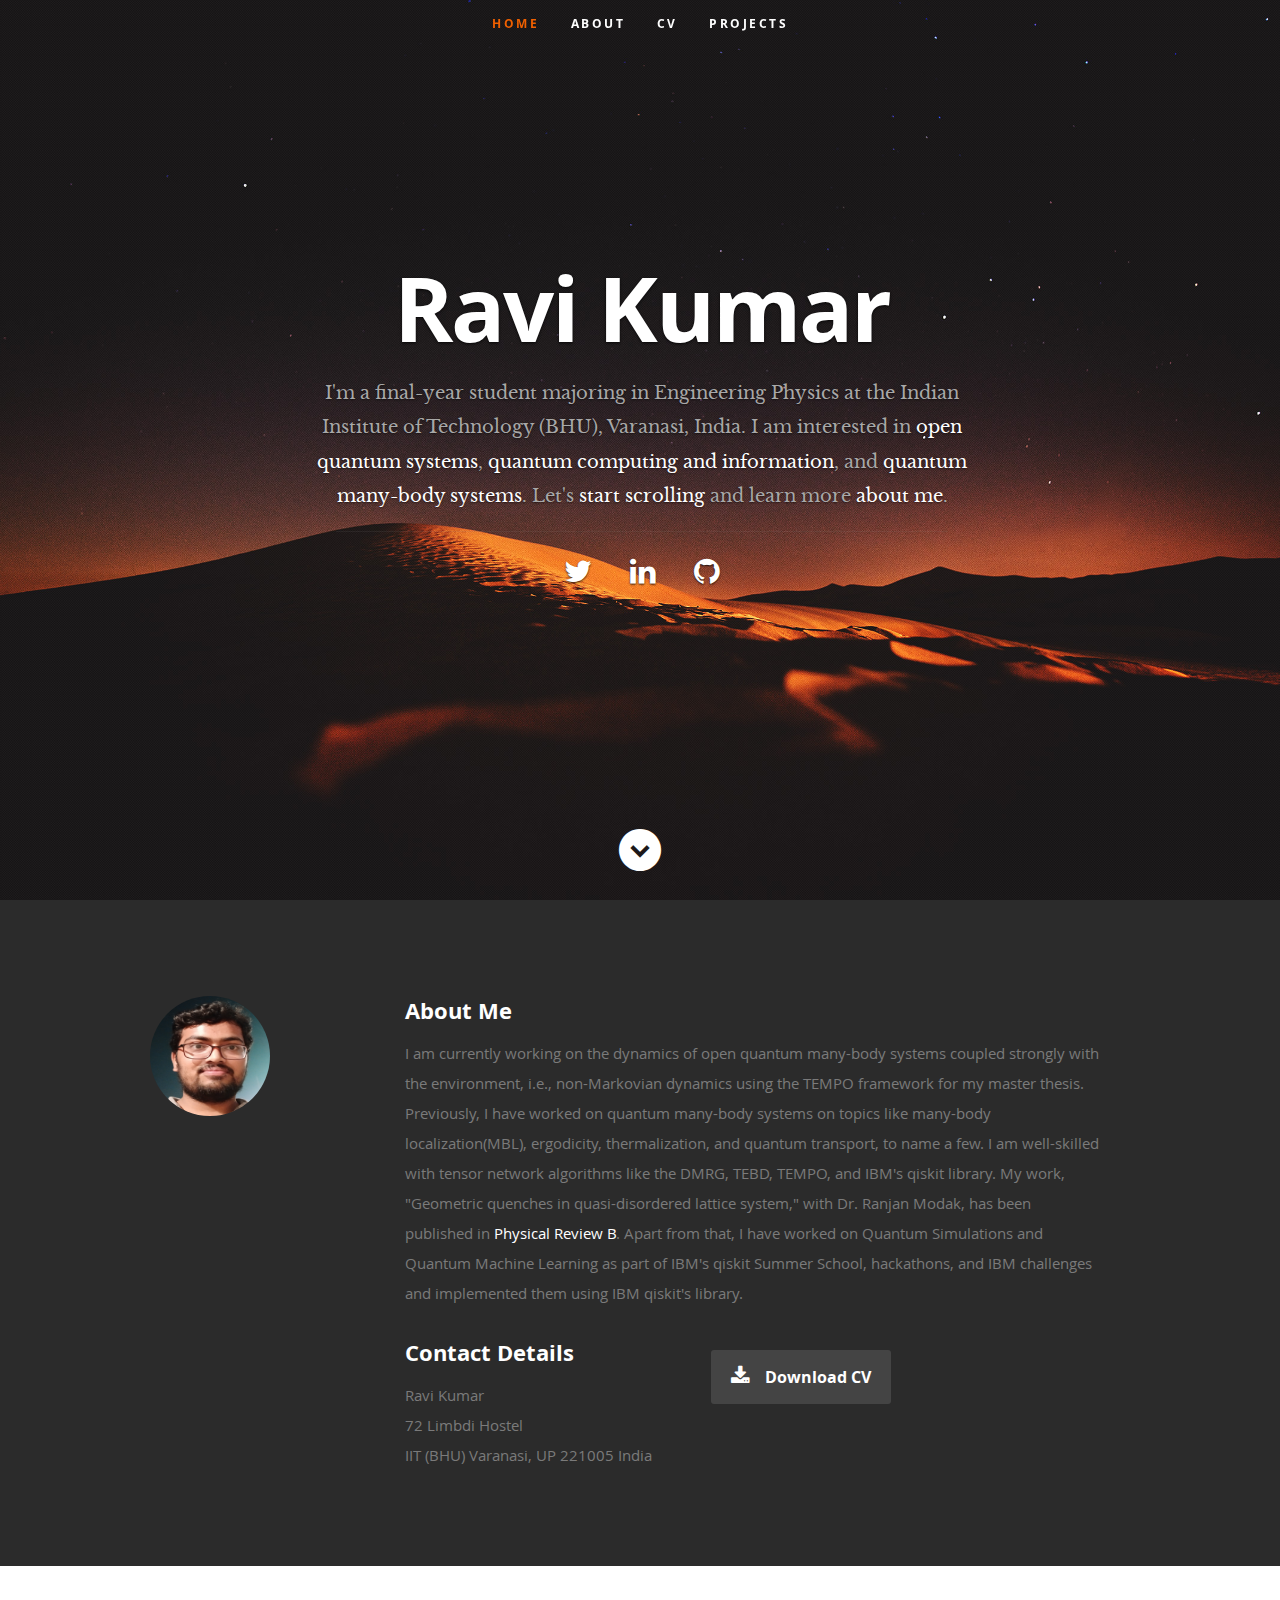
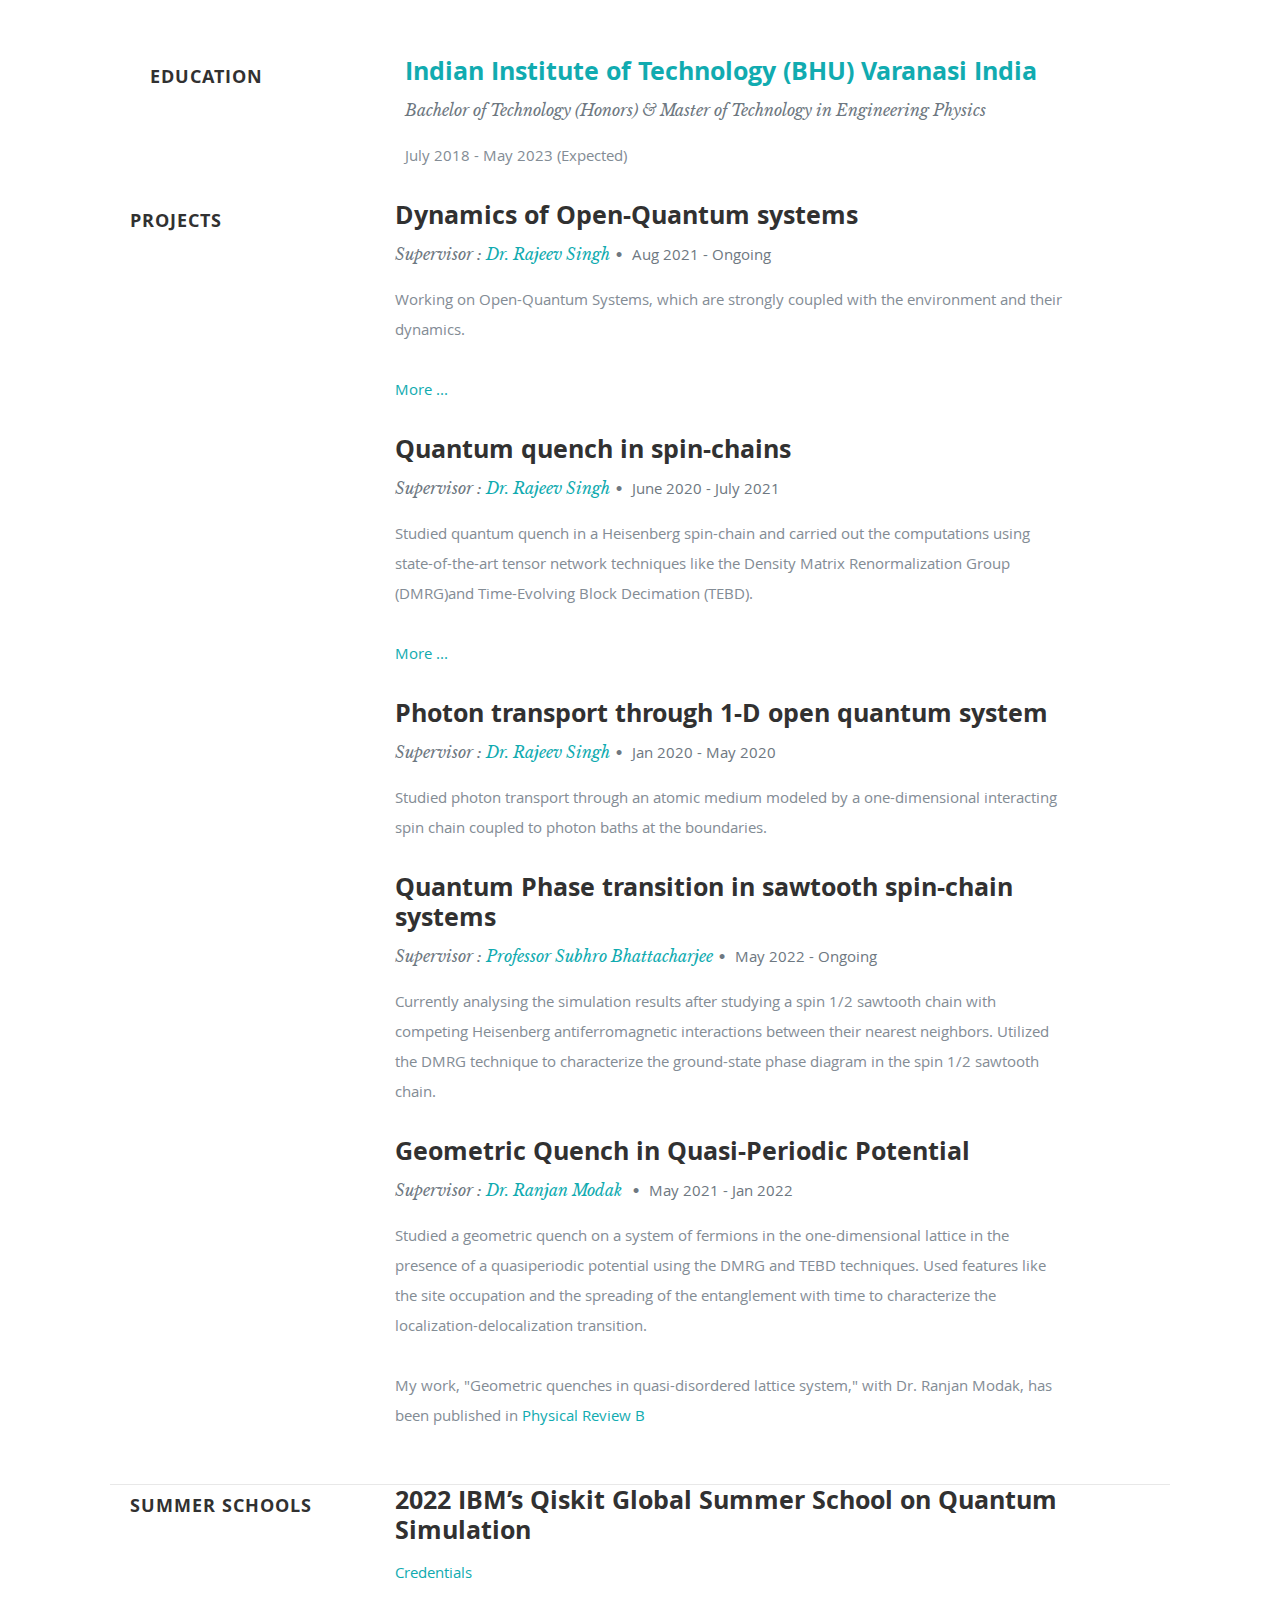
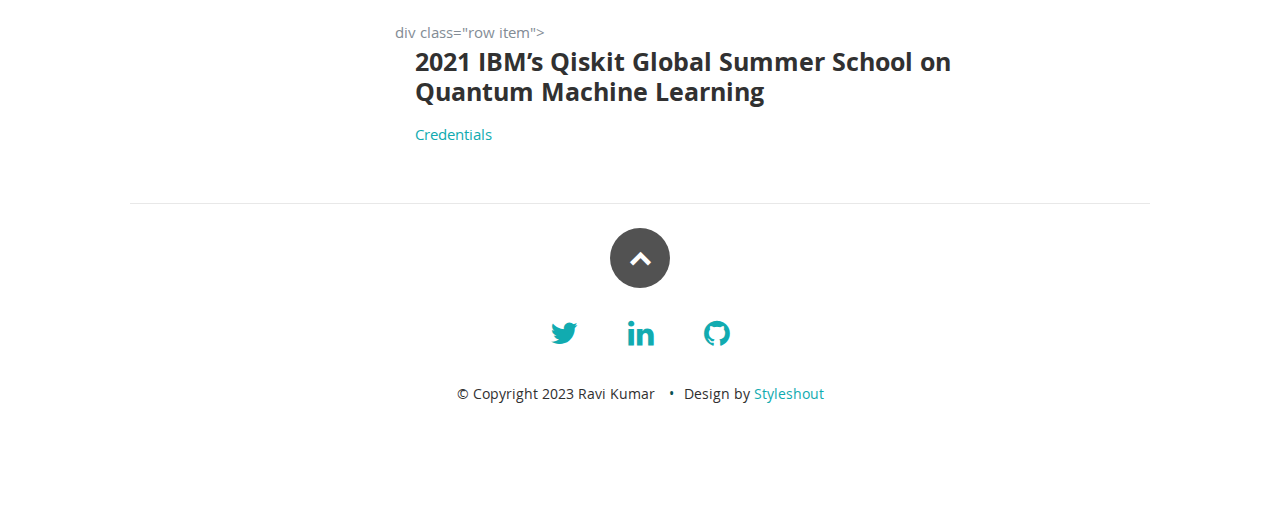
==== index.html @ 51ff23bb "Update index.html" ====
<!DOCTYPE html>
<!--[if lt IE 8 ]><html class="no-js ie ie7" lang="en"> <![endif]-->
<!--[if IE 8 ]><html class="no-js ie ie8" lang="en"> <![endif]-->
<!--[if (gte IE 8)|!(IE)]><!--><html class="no-js" lang="en"> <!--<![endif]-->
<head>

   <!--- Basic Page Needs
   ================================================== -->
   <meta charset="utf-8">
	<title>Ravi Kumar</title>
	<meta name="description" content="">
	<meta name="author" content="">

   <!-- Mobile Specific Metas
   ================================================== -->
	<meta name="viewport" content="width=device-width, initial-scale=1, maximum-scale=1">

	<!-- CSS
    ================================================== -->
   <link rel="stylesheet" href="css/default.css">
	<link rel="stylesheet" href="css/layout.css">
   <link rel="stylesheet" href="css/media-queries.css">
   <link rel="stylesheet" href="css/magnific-popup.css">

   <!-- Script
   ================================================== -->
	<script src="js/modernizr.js"></script>

   <!-- Favicons
	================================================== -->
	<link rel="shortcut icon" href="quantum.png" >

</head>

<body>

   <!-- Header
   ================================================== -->
   <header id="home">

      <nav id="nav-wrap">

         <a class="mobile-btn" href="#nav-wrap" title="Show navigation">Show navigation</a>
	      <a class="mobile-btn" href="#" title="Hide navigation">Hide navigation</a>

         <ul id="nav" class="nav">
            <li class="current"><a class="smoothscroll" href="#home">Home</a></li>
            <li><a class="smoothscroll" href="#about">About</a></li>
	         <li><a class="smoothscroll" href="#about">CV</a></li>
		 <li><a class="smoothscroll" href="#projects">Projects</a></li>
         </ul> <!-- end #nav -->

      </nav> <!-- end #nav-wrap -->

      <div class="row banner">
         <div class="banner-text">
            <h1 class="responsive-headline">Ravi Kumar</h1>
            <h3>I'm a final-year student majoring in Engineering Physics at the Indian Institute of Technology (BHU), Varanasi, India. 
		    I am interested in <span>open quantum systems</span>, <span>quantum computing and information</span>, and <span>quantum many-body systems</span>.
		    
		    Let's <a class="smoothscroll" href="#about">start scrolling</a>
            and learn more <a class="smoothscroll" href="#about">about me</a>.</h3>
            <hr />
            <ul class="social">
               <li><a href="https://twitter.com/ravikumar1728"><i class="fa fa-twitter"></i></a></li>
               <li><a href="https://www.linkedin.com/in/ravikumar1728/"><i class="fa fa-linkedin"></i></a></li>
               <li><a href="https://github.com/ravikumar1728"><i class="fa fa-github"></i></a></li>
            </ul>
         </div>
      </div>

      <p class="scrolldown">
         <a class="smoothscroll" href="#about"><i class="icon-down-circle"></i></a>
      </p>

   </header> <!-- Header End -->


   <!-- About Section
   ================================================== -->
   <section id="about">

      <div class="row">

         <div class="three columns">

            <img class="profile-pic"  src="images/profilepic.jpg" alt="" />

         </div>

         <div class="nine columns main-col">

            <h2>About Me</h2>

            <p> I am currently working on the dynamics of open quantum many-body systems coupled strongly with the environment,
		    i.e., non-Markovian dynamics using the TEMPO framework for my master thesis. Previously,
		    I have worked on quantum many-body systems on topics like many-body localization(MBL), 
		    ergodicity, thermalization, and quantum transport, to name a few. I am well-skilled with 
		    tensor network algorithms like the DMRG, TEBD, TEMPO, and IBM's qiskit library. 
		    My work, "Geometric quenches in quasi-disordered lattice system," with Dr. Ranjan Modak, 
		    has been published in <a href="https://journals.aps.org/prb/abstract/10.1103/PhysRevB.105.224202">Physical Review B</a>. 
		    Apart from that, I have worked on Quantum Simulations and Quantum Machine Learning as part of IBM's qiskit  
		    Summer School, hackathons, and IBM challenges and implemented them using IBM qiskit's library. 
            </p>

            <div class="row">

               <div class="columns contact-details">

                  <h2>Contact Details</h2>
                  <p class="address">
						   <span>Ravi Kumar</span><br>
						   <span>72 Limbdi Hostel<br>
						         IIT (BHU) Varanasi, UP 221005 India
					   </p>

               </div>

               <div class="columns download">
                  <p>
                     <a href="https://drive.google.com/file/d/13SifucA7sXlazq6CFWs1MugcpCXYXJ7u/view?usp=sharing" class="button"><i class="fa fa-download"></i>Download CV</a>
                  </p>
               </div>

            </div> <!-- end row -->

         </div> <!-- end .main-col -->

      </div>

   </section> <!-- About Section End-->


   <!-- Resume Section
   ================================================== -->
   <section id="resume">

      <!-- Education
      ----------------------------------------------- -->
      <div class="row education">

         <div class="three columns header-col">
            <h1>Education</h1>
         </div>

         <div class="nine columns main-col">

            <div class="row item">

               <div class="twelve columns">

		       <h3><a href="https://www.iitbhu.ac.in/">Indian Institute of Technology (BHU) Varanasi India</a></h3>
                  <p class="info">Bachelor of Technology (Honors) & Master of Technology in Engineering Physics  </p>
		       <p><em class="date">July 2018 - May 2023 (Expected)</em></p>

               </div>

            

         </div> <!-- main-col end -->

      </div> <!-- End Education -->


      <!-- Work
      <section id="projects">
      ----------------------------------------------- -->
      <div class="row work">

         <div class="three columns header-col">
            <h1>Projects</h1>
         </div>

         <div class="nine columns main-col">

            <div class="row item">

               <div class="twelve columns">
		       

                  <h3>Dynamics of Open-Quantum systems</h3>
		       <p class="info">Supervisor : <a href="https://www.iitbhu.ac.in/dept/phy/people/rajeevsphy">Dr. Rajeev Singh</a><span>&bull;</span> <em class="date">Aug 2021 - Ongoing</em></p>

                  <p>
                  Working on Open-Quantum Systems, which are strongly coupled with the environment and their dynamics.
                  </p>
		      
		  <p><a href="/open/open.html">More ...</a></p>

               </div>

            </div> <!-- item end -->
		 
	<div class="row item">

               <div class="twelve columns">

                  <h3>Quantum quench in spin-chains</h3>
                  <p class="info">Supervisor : <a href="https://www.iitbhu.ac.in/dept/phy/people/rajeevsphy">Dr. Rajeev Singh</a><span>&bull;</span> <em class="date">June 2020 - July 2021</em></p>

                  <p>
                  Studied quantum quench in a Heisenberg spin-chain and carried out the computations using state-of-the-art 
			  tensor network techniques like the Density Matrix Renormalization Group (DMRG)and Time-Evolving Block
			  Decimation (TEBD).
                  </p>
		   
		   <p><a href="/dmrg/dmrg.html">More ...</a></p>

               </div>

            </div> <!-- item end -->
		 
	   <div class="row item">

               <div class="twelve columns">

                  <h3>Photon transport through 1-D open quantum system </h3>
                  <p class="info">Supervisor : <a href="https://www.iitbhu.ac.in/dept/phy/people/rajeevsphy">Dr. Rajeev Singh</a><span>&bull;</span> <em class="date">Jan 2020 - May 2020</em></p>

                  <p>
                  Studied photon transport through an atomic medium modeled by a one-dimensional interacting spin chain
                   coupled to photon baths at the boundaries.
                  </p>

               </div>

            </div> <!-- item end -->
		 
		 
	    <div class="row item">

               <div class="twelve columns">

                  <h3>Quantum Phase transition in sawtooth spin-chain systems</h3>
                  <p class="info">Supervisor : <a href="https://www.icts.res.in/people/subhro-bhattacharjee"> Professor Subhro Bhattacharjee</a><span>&bull;</span> <em class="date">May 2022 - Ongoing</em></p>

                  <p>
                  Currently analysing the simulation results after studying a spin 1/2 sawtooth chain with competing Heisenberg
                       antiferromagnetic interactions between their nearest neighbors. 
	      Utilized the DMRG technique to characterize the ground-state phase diagram in the spin 1/2 sawtooth chain.
                  </p>

               </div>

            </div> <!-- item end -->

            <div class="row item">

               <div class="twelve columns">

                  <h3>Geometric Quench in Quasi-Periodic Potential </h3>
                  <p class="info">Supervisor : <a href="https://iittp.ac.in/dr-ranjan-modak"> Dr. Ranjan Modak</a><span><span>&bull;</span> <em class="date">May 2021 - Jan 2022</em></p>
		       
                  <p>
                 Studied a geometric quench on a system of fermions in the one-dimensional lattice in the presence of a quasiperiodic
                  potential using the DMRG and TEBD techniques. Used features like the site occupation and the spreading of the entanglement with 
			  time to characterize the localization-delocalization transition. 
			  
                  </p>
		   <p>
			   My work, "Geometric quenches in quasi-disordered lattice system," with Dr. Ranjan Modak, 
		    has been published in <a href="https://journals.aps.org/prb/abstract/10.1103/PhysRevB.105.224202">Physical Review B</a>
		       </p>

               </div>

            </div> <!-- item end -->


         </div> <!-- main-col end -->

      </div> <!-- End Work -->
	      

	      <!-- Summer
      <section id="summer">
      ----------------------------------------------- -->
      <div class="row summer">

         <div class="three columns header-col">
            <h1>Summer Schools</h1>
         </div>

         <div class="nine columns main-col">

            <div class="row item">

               <div class="twelve columns">
		       

                  <h3>2022 IBM’s Qiskit Global Summer School on Quantum Simulation</h3>
		      
		  <p><a href="https://www.credly.com/badges/a500df62-e459-4771-8655-2fa6ef66eb21">Credentials</a></p>

               </div>

            </div> <!-- item end -->
		 
	div class="row item">

               <div class="twelve columns">
		       

                  <h3>2021 IBM’s Qiskit Global Summer School on Quantum Machine Learning</h3>
		      
		  <p><a href="https://drive.google.com/file/d/1KVWs2_aaSwgtQJdGuKzXapbdL7FwB8uE/view">Credentials</a></p>

               </div>

            </div> <!-- item end -->
	</div> <!-- main-col end -->

      </div> <!-- End summer -->
            



   <!-- footer
   ================================================== -->
   <footer>

      <div class="row">

         <div class="twelve columns">

            <ul class="social-links">
               <li><a href="https://twitter.com/ravikumar1728"><i class="fa fa-twitter"></i></a></li>
               <li><a href="https://www.linkedin.com/in/ravikumar1728/"><i class="fa fa-linkedin"></i></a></li>
               <li><a href="https://github.com/ravikumar1728"><i class="fa fa-github"></i></a></li>
            </ul>

            <ul class="copyright">
               <li>&copy; Copyright 2023 Ravi Kumar</li>
               <li>Design by <a href="http://www.styleshout.com/" title="Styleshout" target="_blank">Styleshout</a></li>   
            </ul>

         </div>

         <div id="go-top"><a class="smoothscroll" title="Back to Top" href="#home"><i class="icon-up-open"></i></a></div>

      </div>

   </footer> <!-- Footer End-->

   <!-- Java Script
   ================================================== -->
   <script src="http://ajax.googleapis.com/ajax/libs/jquery/1.10.2/jquery.min.js"></script>
   <script>window.jQuery || document.write('<script src="js/jquery-1.10.2.min.js"><\/script>')</script>
   <script type="text/javascript" src="js/jquery-migrate-1.2.1.min.js"></script>

   <script src="js/jquery.flexslider.js"></script>
   <script src="js/waypoints.js"></script>
   <script src="js/jquery.fittext.js"></script>
   <script src="js/magnific-popup.js"></script>
   <script src="js/init.js"></script>

</body>

</html>
---- css/default.css ----
/*
=====================================================================
*   Ceevee v1.0 Default Stylesheet
*   url: styleshout.com
*   03-17-2014
=====================================================================

TOC:
a. Webfonts and Icon fonts
b. Reset
c. Default Styles
   1. Basic
   2. Typography
   3. Links
   4. Images
   5. Buttons
   6. Forms
d. Grid
e. Others
   1. Clearing
   2. Misc

=====================================================================  */

/* ------------------------------------------------------------------ */
/* a. Webfonts and Icon fonts
 ------------------------------------------------------------------ */

@import url("fonts.css");
@import url("fontello/css/fontello.css");
@import url("font-awesome/css/font-awesome.min.css");

/* ------------------------------------------------------------------
/* b. Reset
      Adapted from:
      Normalize.css - https://github.com/necolas/normalize.css/
      HTML5 Doctor Reset - html5doctor.com/html-5-reset-stylesheet/
/* ------------------------------------------------------------------ */

html, body, div, span, object, iframe,
h1, h2, h3, h4, h5, h6, p, blockquote, pre,
abbr, address, cite, code,
del, dfn, em, img, ins, kbd, q, samp,
small, strong, sub, sup, var,
b, i,
dl, dt, dd, ol, ul, li,
fieldset, form, label, legend,
table, caption, tbody, tfoot, thead, tr, th, td,
article, aside, canvas, details, figcaption, figure,
footer, header, hgroup, menu, nav, section, summary,
time, mark, audio, video {
   margin: 0;
   padding: 0;
   border: 0;
   outline: 0;
   font-size: 100%;
   vertical-align: baseline;
   background: transparent;
}

article,aside,details,figcaption,figure,
footer,header,hgroup,menu,nav,section {
   display: block;
}

audio,
canvas,
video {
   display: inline-block;
}

audio:not([controls]) {
   display: none;
   height: 0;
}

[hidden] { display: none; }

code, kbd, pre, samp {
   font-family: monospace, serif;
   font-size: 1em;
}

pre {
   white-space: pre;
   white-space: pre-wrap;
   word-wrap: break-word;
}

blockquote, q { quotes: &#8220 &#8220; }

blockquote:before, blockquote:after,
q:before, q:after {
   content: '';
   content: none;
}

ins {
   background-color: #ff9;
   color: #000;
   text-decoration: none;
}

mark {
   background-color: #A7F4F6;
   color: #555;
}

del { text-decoration: line-through; }

abbr[title], dfn[title] {
   border-bottom: 1px dotted;
   cursor: help;
}

table {
   border-collapse: collapse;
   border-spacing: 0;
}


/* ------------------------------------------------------------------ */
/* c. Default and Basic Styles
      Adapted from:
      Skeleton CSS Framework - http://www.getskeleton.com/
      Typeplate Typographic Starter Kit - http://typeplate.com/
/* ------------------------------------------------------------------ */

/*  1. Basic  ------------------------------------------------------- */

*,
*:before,
*:after {
   -moz-box-sizing: border-box;
   -webkit-box-sizing: border-box;
   box-sizing: border-box;
}

html {
   font-size: 62.5%;
   -webkit-font-smoothing: antialiased;
}

body {
   background: #fff;
   font-family: 'opensans-regular', sans-serif;
   font-weight: normal;
   font-size: 15px;
   line-height: 30px;
	color: #838C95;

   -webkit-font-smoothing: antialiased; /* Fix for webkit rendering */
	-webkit-text-size-adjust: 100%;
}

/*  2. Typography
       Vertical rhythm with leading derived from 6
--------------------------------------------------------------------- */

h1, h2, h3, h4, h5, h6 {
   color: #313131;
	font-family: 'opensans-bold', sans-serif;
   font-weight: normal;
}
h1 a, h2 a, h3 a, h4 a, h5 a, h6 a { font-weight: inherit; }
h1 { font-size: 38px; line-height: 42px; margin-bottom: 12px; letter-spacing: -1px; }
h2 { font-size: 28px; line-height: 36px; margin-bottom: 6px; }
h3 { font-size: 22px; line-height: 30px; margin-bottom: 12px; }
h4 { font-size: 20px; line-height: 30px; margin-bottom: 6px; }
h5 { font-size: 18px; line-height: 30px; }
h6 { font-size: 14px; line-height: 30px; }
.subheader { }

p { margin: 0 0 30px 0; }
p img { margin: 0; }
p.lead {
   font: 19px/36px 'opensans-light', sans-serif;
   margin-bottom: 18px;
}

/* for 'em' and 'strong' tags, font-size and line-height should be same with
the body tag due to rendering problems in some browsers */
em { font: 15px/30px 'opensans-italic', sans-serif; }
strong, b { font: 15px/30px 'opensans-bold', sans-serif; }
small { font-size: 11px; line-height: inherit; }

/*	Blockquotes */
blockquote {
   margin: 30px 0px;
   padding-left: 40px;
   position: relative;
}
blockquote:before {
   content: "\201C";
   opacity: 0.45;
   font-size: 80px;
   line-height: 0px;
   margin: 0;
   font-family: arial, sans-serif;

   position: absolute;
   top:  30px;
	left: 0;
}
blockquote p {
   font-family: 'librebaskerville-italic', serif;
   padding: 0;
   font-size: 18px;
   line-height: 36px;
}
blockquote cite {
   display: block;
   font-size: 12px;
   font-style: normal;
   line-height: 18px;
}
blockquote cite:before { content: "\2014 \0020"; }
blockquote cite a,
blockquote cite a:visited { color: #8B9798; border: none }

/* ---------------------------------------------------------------------
/*  Pull Quotes Markup
/*
    <aside class="pull-quote">
		<blockquote>
			<p></p>
		</blockquote>
	 </aside>
/*
/* --------------------------------------------------------------------- */
.pull-quote {
   position: relative;
	padding: 18px 30px 18px 0px;
}
.pull-quote:before,
.pull-quote:after {
	height: 1em;
	opacity: 0.45;
	position: absolute;
	font-size: 80px;
   font-family: Arial, Sans-Serif;
}
.pull-quote:before {
	content: "\201C";
	top:  33px;
	left: 0;
}
.pull-quote:after {
	content: '\201D';
	bottom: -33px;
	right: 0;
}
.pull-quote blockquote {
   margin: 0;
}
.pull-quote blockquote:before {
   content: none;
}

/* Abbreviations */
abbr {
   font-family: 'opensans-bold', sans-serif;
	font-variant: small-caps;
	text-transform: lowercase;
   letter-spacing: .5px;
	color: gray;
}
abbr:hover { cursor: help; }

/* drop cap */
.drop-cap:first-letter {
	float: left;
	margin: 0;
	padding: 14px 6px 0 0;
	font-size: 84px;
	font-family: /* Copperplate */ 'opensans-bold', sans-serif;
   line-height: 60px;
	text-indent: 0;
	background: transparent;
	color: inherit;
}

hr { border: solid #E3E3E3; border-width: 1px 0 0; clear: both; margin: 11px 0 30px; height: 0; }


/*  3. Links  ------------------------------------------------------- */

a, a:visited {
   text-decoration: none;
   outline: 0;
   color: #11ABB0;

   -webkit-transition: color .3s ease-in-out;
   -moz-transition: color .3s ease-in-out;
   -o-transition: color .3s ease-in-out;
   transition: color .3s ease-in-out;
}
a:hover, a:focus { color: #313131; }
p a, p a:visited { line-height: inherit; }


/*  4. List  --------------------------------------------------------- */

ul, ol { margin-bottom: 24px; margin-top: 12px; }
ul { list-style: none outside; }
ol { list-style: decimal; }
ol, ul.square, ul.circle, ul.disc { margin-left: 30px; }
ul.square { list-style: square outside; }
ul.circle { list-style: circle outside; }
ul.disc { list-style: disc outside; }
ul ul, ul ol,
ol ol, ol ul { margin: 6px 0 6px 30px; }
ul ul li, ul ol li,
ol ol li, ol ul li { margin-bottom: 6px; }
li { line-height: 18px; margin-bottom: 12px; }
ul.large li { }
li p { }

/* ---------------------------------------------------------------------
/*  Stats Tab Markup

    <ul class="stats-tabs">
		<li><a href="#">[value]<b>[name]</b></a></li>
	 </ul>

    Extend this object into your markup.
/*
/* --------------------------------------------------------------------- */
.stats-tabs {
   padding: 0;
   margin: 24px 0;
}
.stats-tabs li {
	display: inline-block;
	margin: 0 10px 18px 0;
	padding: 0 10px 0 0;
	border-right: 1px solid #ccc;
}
.stats-tabs li:last-child {
	margin: 0;
	padding: 0;
	border: none;
}
.stats-tabs li a {
	display: inline-block;
	font-size: 22px;
	font-family: 'opensans-bold', sans-serif;
   border: none;
   color: #313131;
}
.stats-tabs li a:hover {
   color:#11ABB0;
}
.stats-tabs li a b {
	display: block;
	margin: 6px 0 0 0;
	font-size: 13px;
	font-family: 'opensans-regular', sans-serif;
   color: #8B9798;
}

/* definition list */
dl { margin: 12px 0; }
dt { margin: 0; color:#11ABB0; }
dd { margin: 0 0 0 20px; }

/* Lining Definition Style Markup */
.lining dt,
.lining dd {
	display: inline;
	margin: 0;
}
.lining dt + dt:before,
.lining dd + dt:before {
	content: "\A";
	white-space: pre;
}
.lining dd + dd:before {
	content: ", ";
}
.lining dd:before {
	content: ": ";
	margin-left: -0.2em;
}

/* Dictionary Definition Style Markup */
.dictionary-style dt {
	display: inline;
	counter-reset: definitions;
}
.dictionary-style dt + dt:before {
	content: ", ";
	margin-left: -0.2em;
}
.dictionary-style dd {
	display: block;
	counter-increment: definitions;
}
.dictionary-style dd:before {
	content: counter(definitions, decimal) ". ";
}

/* Pagination */
.pagination {
   margin: 36px auto;
   text-align: center;
}
.pagination ul li {
   display: inline-block;
   margin: 0;
   padding: 0;
}
.pagination .page-numbers {
   font: 15px/18px 'opensans-bold', sans-serif;
   display: inline-block;
   padding: 6px 10px;
   margin-right: 3px;
   margin-bottom: 6px;
	color: #6E757C;
	background-color: #E6E8EB;

	-webkit-transition: all 200ms ease-in-out;
	-moz-transition: all 200ms ease-in-out;
	-o-transition: all 200ms ease-in-out;
	-ms-transition: all 200ms ease-in-out;
	transition: all 200ms ease-in-out;

   -moz-border-radius: 3px;
   -webkit-border-radius: 3px;
   -khtml-border-radius: 3px;
	border-radius: 3px;
}
.pagination .page-numbers:hover {
   background: #838A91;
   color: #fff;
}
.pagination .current,
.pagination .current:hover {
   background-color: #11ABB0;
   color: #fff;
}
.pagination .inactive,
.pagination .inactive:hover {
   background-color: #E6E8EB;
	color: #A9ADB2;
}
.pagination .prev, .pagination .next {}

/*  5. Images  --------------------------------------------------------- */

img {
   max-width: 100%;
   height: auto;
}
img.pull-right { margin: 12px 0px 0px 18px; }
img.pull-left { margin: 12px 18px 0px 0px; }

/*  6. Buttons  --------------------------------------------------------- */

.button,
.button:visited,
button,
input[type="submit"],
input[type="reset"],
input[type="button"] {
   font: 16px/30px 'opensans-bold', sans-serif;
   background: #11ABB0;
   display: inline-block;
	text-decoration: none;
   letter-spacing: 0;
   color: #fff;
	padding: 12px 20px;
	margin-bottom: 18px;
   border: none;
   cursor: pointer;
   height: auto;

   -webkit-transition: all .2s ease-in-out;
	-moz-transition: all .2s ease-in-out;
	-o-transition: all .2s ease-in-out;
	-ms-transition: all .2s ease-in-out;
	transition: all .2s ease-in-out;

   -moz-border-radius: 3px;
   -webkit-border-radius: 3px;
   -khtml-border-radius: 3px;
   border-radius: 3px;
}

.button:hover,
button:hover,
input[type="submit"]:hover,
input[type="reset"]:hover,
input[type="button"]:hover {
   background: #3d4145;
   color: #fff;
}

.button:active,
button:active,
input[type="submit"]:active,
input[type="reset"]:active,
input[type="button"]:active {
   background: #3d4145;
   color: #fff;
}

.button.full-width,
button.full-width,
input[type="submit"].full-width,
input[type="reset"].full-width,
input[type="button"].full-width {
	width: 100%;
	padding-left: 0 !important;
	padding-right: 0 !important;
	text-align: center;
}

/* Fix for odd Mozilla border & padding issues */
button::-moz-focus-inner,
input::-moz-focus-inner {
    border: 0;
    padding: 0;
}


/*  7. Forms  --------------------------------------------------------- */

form { margin-bottom: 24px; }
fieldset { margin-bottom: 24px; }

input[type="text"],
input[type="password"],
input[type="email"],
textarea,
select {
   display: block;
   padding: 18px 15px;
   margin: 0 0 24px 0;
   border: 0;
   outline: none;
   vertical-align: middle;
   min-width: 225px;
	max-width: 100%;
   font-size: 15px;
   line-height: 24px;
	color: #647373;
	background: #D3D9D9;

}

/* select { padding: 0;
   width: 220px;
   } */

input[type="text"]:focus,
input[type="password"]:focus,
input[type="email"]:focus,
textarea:focus {
   color: #B3B7BC;
	background-color: #3d4145;
}

textarea { min-height: 220px; }

label,
legend {
   font: 16px/24px 'opensans-bold', sans-serif;
	margin: 12px 0;
   color: #3d4145;
   display: block;
}
label span,
legend span {
	color: #8B9798;
   font: 14px/24px 'opensans-regular', sans-serif;
}

input[type="checkbox"],
input[type="radio"] {
    font-size: 15px;
    color: #737373;
}

input[type="checkbox"] { display: inline; }

/* ------------------------------------------------------------------ */
/* d. Grid
---------------------------------------------------------------------
   gutter = 40px.
/* ------------------------------------------------------------------ */

/* default
--------------------------------------------------------------- */
.row {
   width: 96%;
   max-width: 1020px;
   margin: 0 auto;
}
/* fixed width for IE8 */
.ie .row { width: 1000px ; }

.narrow .row { max-width: 980px; }

.row .row { width: auto; max-width: none; margin: 0 -20px; }

/* row clearing */
.row:before,
.row:after {
    content: " ";
    display: table;
}
.row:after {
    clear: both;
}

.column, .columns {
   position: relative;
   padding: 0 20px;
   min-height: 1px;
   float: left;
}
.column.centered, .columns.centered  {
    float: none;
    margin: 0 auto;
}

/* removed gutters */
.row.collapsed > .column,
.row.collapsed > .columns,
.column.collapsed, .columns.collapsed  { padding: 0; }

[class*="column"] + [class*="column"]:last-child { float: right; }
[class*="column"] + [class*="column"].end { float: right; }

/* column widths */
.row .one         { width: 8.33333%; }
.row .two         { width: 16.66667%; }
.row .three       { width: 25%; }
.row .four        { width: 33.33333%; }
.row .five        { width: 41.66667%; }
.row .six         { width: 50%; }
.row .seven       { width: 58.33333%; }
.row .eight       { width: 66.66667%; }
.row .nine        { width: 75%; }
.row .ten         { width: 83.33333%; }
.row .eleven      { width: 91.66667%; }
.row .twelve      { width: 100%; }

/* Offsets */
.row .offset-1    { margin-left: 8.33333%; }
.row .offset-2    { margin-left: 16.66667%; }
.row .offset-3    { margin-left: 25%; }
.row .offset-4    { margin-left: 33.33333%; }
.row .offset-5    { margin-left: 41.66667%; }
.row .offset-6    { margin-left: 50%; }
.row .offset-7    { margin-left: 58.33333%; }
.row .offset-8    { margin-left: 66.66667%; }
.row .offset-9    { margin-left: 75%; }
.row .offset-10   { margin-left: 83.33333%; }
.row .offset-11   { margin-left: 91.66667%; }

/* Push/Pull */
.row .push-1      { left: 8.33333%; }
.row .pull-1      { right: 8.33333%; }
.row .push-2      { left: 16.66667%; 	}
.row .pull-2      { right: 16.66667%; }
.row .push-3      { left: 25%; }
.row .pull-3      { right: 25%;	}
.row .push-4      { left: 33.33333%; }
.row .pull-4      { right: 33.33333%; }
.row .push-5      { left: 41.66667%; }
.row .pull-5      { right: 41.66667%; }
.row .push-6      { left: 50%; }
.row .pull-6      { right: 50%; }
.row .push-7      { left: 58.33333%; }
.row .pull-7      { right: 58.33333%; }
.row .push-8      { left: 66.66667%; 	}
.row .pull-8      { right: 66.66667%; }
.row .push-9      { left: 75%; }
.row .pull-9      { right: 75%; }
.row .push-10     { left: 83.33333%; }
.row .pull-10     { right: 83.33333%; }
.row .push-11     { left: 91.66667%; }
.row .pull-11     { right: 91.66667%; }

/* block grids
--------------------------------------------------------------------- */
.bgrid-sixths [class*="column"]   { width: 16.66667%; }
.bgrid-quarters [class*="column"] { width: 25%; }
.bgrid-thirds [class*="column"]   { width: 33.33333%; }
.bgrid-halves [class*="column"]   { width: 50%; }

[class*="bgrid"] [class*="column"] + [class*="column"]:last-child { float: left; }

/* Left clearing for block grid columns - columns that changes width in
different screen sizes. Allows columns with different heights to align
properly.
--------------------------------------------------------------------- */
.first { clear: left; }   /* first column in default screen */
.s-first { clear: none; } /* first column in smaller screens */

/* smaller screens
--------------------------------------------------------------- */
@media only screen and (max-width: 900px) {

   /* block grids on small screens */
   .s-bgrid-sixths [class*="column"]   { width: 16.66667%; }
   .s-bgrid-quarters [class*="column"] { width: 25%; }
   .s-bgrid-thirds [class*="column"]   { width: 33.33333%; }
   .s-bgrid-halves [class*="column"]   { width: 50%; }

   /* block grids left clearing */
   .first { clear: none; }
   .s-first { clear: left; }

}

/* mobile wide/smaller tablets
--------------------------------------------------------------- */
@media only screen and (max-width: 767px) {

   .row {
	   width: 460px;
	   margin: 0 auto;
      padding: 0;
	}
   .column, .columns {
	   width: auto !important;
	   float: none;
	   margin-left: 0;
	   margin-right: 0;
      padding: 0 30px;
   }
   .row .row { width: auto; max-width: none; margin: 0 -30px; }

   [class*="column"] + [class*="column"]:last-child { float: none; }
   [class*="bgrid"] [class*="column"] + [class*="column"]:last-child { float: none; }

   /* Offsets */
   .row .offset-1    { margin-left: 0%; }
   .row .offset-2    { margin-left: 0%; }
   .row .offset-3    { margin-left: 0%; }
   .row .offset-4    { margin-left: 0%; }
   .row .offset-5    { margin-left: 0%; }
   .row .offset-6    { margin-left: 0%; }
   .row .offset-7    { margin-left: 0%; }
   .row .offset-8    { margin-left: 0%; }
   .row .offset-9    { margin-left: 0%; }
   .row .offset-10   { margin-left: 0%; }
   .row .offset-11   { margin-left: 0%; }
}

/* mobile narrow
--------------------------------------------------------------- */
@media only screen and (max-width: 460px) {

   .row { width: auto; }

}

/* larger screens
--------------------------------------------------------------- */
@media screen and (min-width: 1200px) {

   .wide .row { max-width: 1180px; }

}

/* ------------------------------------------------------------------ */
/* e. Others
/* ------------------------------------------------------------------ */

/*  1. Clearing
    (http://nicolasgallagher.com/micro-clearfix-hack/
--------------------------------------------------------------------- */

.cf:before,
.cf:after {
    content: " ";
    display: table;
}
.cf:after {
    clear: both;
}

/*  2. Misc -------------------------------------------------------- */

.remove-bottom { margin-bottom: 0 !important; }
.half-bottom { margin-bottom: 12px !important; }
.add-bottom { margin-bottom: 24px !important; }
.no-border { border: none; }

.text-center  { text-align: center !important; }
.text-left    { text-align: left !important; }
.text-right   { text-align: right !important; }
.pull-left    { float: left !important; }
.pull-right   { float: right !important; }
.align-center {
	margin-left: auto !important;
	margin-right: auto !important;
	text-align: center !important;
}
---- css/layout.css ----
/*
=====================================================================
*   Ceevee v1.0 Layout Stylesheet
*   url: styleshout.com
*   03-18-2014
=====================================================================

   TOC:
   a. General Styles
   b. Header Styles
   c. About Section
   d. Resume Section
   e. Portfolio Section
   f. Call To Action Section
   g. Testimonials Section
   h. Contact Section
   i. Footer

===================================================================== */

/* ------------------------------------------------------------------ */
/* a. General Styles
/* ------------------------------------------------------------------ */

body { background: #0f0f0f; }

/* ------------------------------------------------------------------ */
/* b. Header Styles
/* ------------------------------------------------------------------ */

header {
   position: relative;
   height: 800px;
   min-height: 500px;
   width: 100%;
   background: #161415 url(../images/header-background.jpg) no-repeat top center;
   background-size: cover !important;
	-webkit-background-size: cover !important;
   text-align: center;
   overflow: hidden;
}

/* vertically center banner section */
header:before {
   content: '';
   display: inline-block;
   vertical-align: middle;
   height: 100%;
}
header .banner {
   display: inline-block;
   vertical-align: middle;
   margin: 0 auto;
   width: 85%;
   padding-bottom: 30px;s
   text-align: center;
}

header .banner-text { width: 100%; }
header .banner-text h1 {
   font: 90px/1.1em 'opensans-bold', sans-serif;
   color: #fff;
   letter-spacing: -2px;
   margin: 0 auto 18px auto;
   text-shadow: 0px 1px 3px rgba(0, 0, 0, .8);
}
header .banner-text h3 {
   font: 18px/1.9em 'librebaskerville-regular', serif;
   color: #A8A8A8;
   margin: 0 auto;
   width: 70%;
   text-shadow: 0px 1px 2px rgba(0, 0, 0, .5);
}
header .banner-text h3 span,
header .banner-text h3 a {
   color: #fff;
}
header .banner-text hr {
   width: 60%;
   margin: 18px auto 24px auto;
   border-color: #2F2D2E;
   border-color: rgba(150, 150, 150, .1);
}

/* header social links */
header .social {
   margin: 24px 0;
   padding: 0;
   font-size: 30px;
   text-shadow: 0px 1px 2px rgba(0, 0, 0, .8);
}
header .social li {
   display: inline-block;
   margin: 0 15px;
   padding: 0;
}
header .social li a { color: #fff; }
header .social li a:hover { color: #11ABB0; }

/* scrolldown link */
header .scrolldown a {
   position: absolute;
   bottom: 30px;
   left: 50%;
   margin-left: -29px;
   color: #fff;
   display: block;
   height: 42px;
   width: 42px;
   font-size: 42px;
   line-height: 42px;
   color: #fff;
   border-radius: 100%;

   -webkit-transition: all .3s ease-in-out;
   -moz-transition: all .3s ease-in-out;
   -o-transition: all .3s ease-in-out;
   transition: all .3s ease-in-out;
}
header .scrolldown a:hover { color: #11ABB0; }

/* primary navigation
--------------------------------------------------------------------- */
#nav-wrap ul, #nav-wrap li, #nav-wrap a {
	 margin: 0;
	 padding: 0;
	 border: none;
	 outline: none;
}

/* nav-wrap */
#nav-wrap {
   font: 12px 'opensans-bold', sans-serif;
   width: 100%;
   text-transform: uppercase;
   letter-spacing: 2.5px;
   margin: 0 auto;
   z-index: 100;
   position: fixed;
   left: 0;
   top: 0;
}
.opaque { background-color: #333; }

/* hide toggle button */
#nav-wrap > a.mobile-btn { display: none; }

ul#nav {
   min-height: 48px;
   width: auto;

   /* center align the menu */
   text-align: center;
}
ul#nav li {
   position: relative;
   list-style: none;
   height: 48px;
   display: inline-block;
}

/* Links */
ul#nav li a {

/* 8px padding top + 8px padding bottom + 32px line-height = 48px */

   display: inline-block;
   padding: 8px 13px;
   line-height: 32px;
	text-decoration: none;
   text-align: left;
   color: #fff;

	-webkit-transition: color .2s ease-in-out;
	-moz-transition: color .2s ease-in-out;
	-o-transition: color .2s ease-in-out;
	-ms-transition: color .2s ease-in-out;
	transition: color .2s ease-in-out;
}

ul#nav li a:active { background-color: transparent !important; }
ul#nav li.current a { color: #F06000; }


/* ------------------------------------------------------------------ */
/* c. About Section
/* ------------------------------------------------------------------ */

#about {
   background: #2B2B2B;
   padding-top: 96px;
   padding-bottom: 66px;
   overflow: hidden;
}

#about a, #about a:visited  { color: #fff; }
#about a:hover, #about a:focus { color: #11ABB0; }

#about h2 {
   font: 22px/30px 'opensans-bold', sans-serif;
   color: #fff;
   margin-bottom: 12px;
}
#about p {
   line-height: 30px;
   color: #7A7A7A;
}
#about .profile-pic {
   position: relative;
   width: 120px;
   height: 120px;
   border-radius: 100%;
}
#about .contact-details { width: 41.66667%; }
#about .download {
   width: 58.33333%;
   padding-top: 6px;
}
#about .main-col { padding-right: 5%; }
#about .download .button {
   margin-top: 6px;
   background: #444;
}
#about .download .button:hover {
   background: #fff;
   color: #2B2B2B;
}
#about .download .button i {
   margin-right: 15px;
   font-size: 20px;
}


/* ------------------------------------------------------------------ */
/* d. Resume Section
/* ------------------------------------------------------------------ */

#resume {
   background: #fff;
   padding-top: 90px;
   padding-bottom: 72px;
   overflow: hidden;
}

#resume a, #resume a:visited  { color: #11ABB0; }
#resume a:hover, #resume a:focus { color: #313131; }

#resume h1 {
   font: 18px/24px 'opensans-bold', sans-serif;
   text-transform: uppercase;
   letter-spacing: 1px;
}
#resume h1 span {
   border-bottom: 3px solid #11ABB0;
   padding-bottom: 6px;
}
#resume h3 {
   font: 25px/30px 'opensans-bold', sans-serif;
}

#resume .header-col { padding-top: 9px; }
#resume .main-col { padding-right: 10%; }

.education, .work {
   margin-bottom: 48px;
   padding-bottom: 24px;
   border-bottom: 1px solid #E8E8E8;
}
#resume .info {
   font: 16px/24px 'librebaskerville-italic', serif;
   color: #6E7881;
   margin-bottom: 18px;
   margin-top: 9px;
}
#resume .info span {
   margin-right: 5px;
   margin-left: 5px;
}
#resume .date {
   font: 15px/24px 'opensans-regular', sans-serif;
   margin-top: 6px;
}

/*----------------------------------------------*/
/*	Skill Bars
/*----------------------------------------------*/

.bars {
	width: 95%;
	float: left;
	padding: 0;
	text-align: left;
}
.bars .skills {
  	margin-top: 36px;
   list-style: none;
}
.bars li {
   position: relative;
  	margin-bottom: 60px;
  	background: #ccc;
  	height: 42px;
  	border-radius: 3px;
}
.bars li em {
	font: 15px 'opensans-bold', sans-serif;
   color: #313131;
	text-transform: uppercase;
   letter-spacing: 2px;
	font-weight: normal;
   position: relative;
	top: -36px;
}
.bar-expand {
   position: absolute;
   left: 0;
   top: 0;

   margin: 0;
   padding-right: 24px;
  	background: #313131;
   display: inline-block;
  	height: 42px;
   line-height: 42px;
   border-radius: 3px 0 0 3px;
}

.photoshop {
  	width: 60%;
  	-moz-animation: photoshop 2s ease;
  	-webkit-animation: photoshop 2s ease;
}
.illustrator {
  	width: 55%;
  	-moz-animation: illustrator 2s ease;
  	-webkit-animation: illustrator 2s ease;
}
.wordpress {
  	width: 50%;
  	-moz-animation: wordpress 2s ease;
  	-webkit-animation: wordpress 2s ease;
}
.css {
  	width: 90%;
  	-moz-animation: css 2s ease;
  	-webkit-animation: css 2s ease;
}
.html5 {
  	width: 80%;
  	-moz-animation: html5 2s ease;
  	-webkit-animation: html5 2s ease;
}
.jquery {
  	width: 50%;
  	-moz-animation: jquery 2s ease;
  	-webkit-animation: jquery 2s ease;
}

@-moz-keyframes photoshop {
  0%   { width: 0px;  }
  100% { width: 60%;  }
}
@-moz-keyframes illustrator {
  0%   { width: 0px;  }
  100% { width: 55%;  }
}
@-moz-keyframes wordpress {
  0%   { width: 0px;  }
  100% { width: 50%;  }
}
@-moz-keyframes css {
  0%   { width: 0px;  }
  100% { width: 90%;  }
}
@-moz-keyframes html5 {
  0%   { width: 0px;  }
  100% { width: 80%;  }
}
@-moz-keyframes jquery {
  0%   { width: 0px;  }
  100% { width: 50%;  }
}

@-webkit-keyframes photoshop {
  0%   { width: 0px;  }
  100% { width: 60%;  }
}
@-webkit-keyframes illustrator {
  0%   { width: 0px;  }
  100% { width: 55%;  }
}
@-webkit-keyframes wordpress {
  0%   { width: 0px;  }
  100% { width: 50%;  }
}
@-webkit-keyframes css {
  0%   { width: 0px;  }
  100% { width: 90%;  }
}
@-webkit-keyframes html5 {
  0%   { width: 0px;  }
  100% { width: 80%;  }
}
@-webkit-keyframes jquery {
  0%   { width: 0px;  }
  100% { width: 50%;  }
}

/* ------------------------------------------------------------------ */
/* e. Portfolio Section
/* ------------------------------------------------------------------ */

#portfolio {
   background: #ebeeee;
   padding-top: 90px;
   padding-bottom: 60px;
}
#portfolio h1 {
   font: 15px/24px 'opensans-semibold', sans-serif;
   text-transform: uppercase;
   letter-spacing: 1px;
   text-align: center;
   margin-bottom: 48px;
   color: #95A3A3;
}

/* Portfolio Content */
#portfolio-wrapper .columns { margin-bottom: 36px; }
.portfolio-item .item-wrap {
   background: #fff;
   overflow: hidden;
   position: relative;

   -webkit-transition: all 0.3s ease-in-out;
	-moz-transition: all 0.3s ease-in-out;
	-o-transition: all 0.3s ease-in-out;
	-ms-transition: all 0.3s ease-in-out;
	transition: all 0.3s ease-in-out;
}
.portfolio-item .item-wrap a {
   display: block;
   cursor: pointer;
}

/* overlay */
.portfolio-item .item-wrap .overlay {
   position: absolute;
   left: 0;
   top: 0;
   width: 100%;
   height: 100%;

	opacity: 0;
	-moz-opacity: 0;
	filter:alpha(opacity=0);

   -webkit-transition: opacity 0.3s ease-in-out;
	-moz-transition: opacity 0.3s ease-in-out;
	-o-transition: opacity 0.3s ease-in-out;
	transition: opacity 0.3s ease-in-out;

   background: url(../images/overlay-bg.png) repeat;
}
.portfolio-item .item-wrap .link-icon {
   display: block;
   color: #fff;
   height: 30px;
   width: 30px;
   font-size: 18px;
   line-height: 30px;
   text-align: center;

   opacity: 0;
	-moz-opacity: 0;
	filter:alpha(opacity=0);

   -webkit-transition: opacity 0.3s ease-in-out;
	-moz-transition: opacity 0.3s ease-in-out;
	-o-transition: opacity 0.3s ease-in-out;
	transition: opacity 0.3s ease-in-out;

   position: absolute;
   top: 50%;
   left: 50%;
   margin-left: -15px;
   margin-top: -15px;
}
.portfolio-item .item-wrap img {
   vertical-align: bottom;
}
.portfolio-item .portfolio-item-meta { padding: 18px }
.portfolio-item .portfolio-item-meta h5 {
   font: 14px/21px 'opensans-bold', sans-serif;
   color: #fff;
}
.portfolio-item .portfolio-item-meta p {
   font: 12px/18px 'opensans-light', sans-serif;
   color: #c6c7c7;
   margin-bottom: 0;
}

/* on hover */
.portfolio-item:hover .overlay {
	opacity: 1;
	-moz-opacity: 1;
	filter:alpha(opacity=100);
}
.portfolio-item:hover .link-icon {
   opacity: 1;
	-moz-opacity: 1;
	filter:alpha(opacity=100);
}

/* popup modal */
.popup-modal {
	max-width: 550px;
	background: #fff;
	position: relative;
	margin: 0 auto;
}
.popup-modal .description-box { padding: 12px 36px 18px 36px; }
.popup-modal .description-box h4 {
   font: 15px/24px 'opensans-bold', sans-serif;
	margin-bottom: 12px;
   color: #111;
}
.popup-modal .description-box p {
	font: 14px/24px 'opensans-regular', sans-serif;
   color: #A1A1A1;
   margin-bottom: 12px;
}
.popup-modal .description-box .categories {
   font: 11px/21px 'opensans-light', sans-serif;
   color: #A1A1A1;
   text-transform: uppercase;
   letter-spacing: 2px;
   display: block;
   text-align: left;
}
.popup-modal .description-box .categories i {
   margin-right: 8px;
}
.popup-modal .link-box {
   padding: 18px 36px;
   background: #111;
   text-align: left;
}
.popup-modal .link-box a {
   color: #fff;
	font: 11px/21px 'opensans-bold', sans-serif;
	text-transform: uppercase;
   letter-spacing: 3px;
   cursor: pointer;
}
.popup-modal a:hover {	color: #00CCCC; }
.popup-modal a.popup-modal-dismiss { margin-left: 24px; }


/* fadein/fadeout effect for modal popup
/* ------------------------------------------------------------------ */

/* content at start */
.mfp-fade.mfp-wrap .mfp-content .popup-modal {
   opacity: 0;
   -webkit-transition: all 200ms ease-in-out;
	-moz-transition: all 200ms ease-in-out;
	-o-transition: all 200ms ease-in-out;
	-ms-transition: all 200ms ease-in-out;
   transition: all 200ms ease-in-out;
}
/* content fadein */
.mfp-fade.mfp-wrap.mfp-ready .mfp-content .popup-modal {
   opacity: 1;
}
/* content fadeout */
.mfp-fade.mfp-wrap.mfp-removing .mfp-content .popup-modal {
   opacity: 0;
}

/* ------------------------------------------------------------------ */
/* f. Call To Action Section
/* ------------------------------------------------------------------ */

#call-to-action {
   background: #212121;
   padding-top: 66px;
   padding-bottom: 48px;
}
#call-to-action h1 {
   font: 18px/24px 'opensans-bold', sans-serif;
   text-transform: uppercase;
   letter-spacing: 3px;
   color: #fff;
}
#call-to-action h1 span { display: none; }
#call-to-action .header-col h1:before {
   font-family: 'FontAwesome';
   content: "\f0ac";
	padding-right: 10px;
	font-size: 72px;
   line-height: 72px;
   text-align: left;
   float: left;
   color: #fff;
}
#call-to-action .action {
   margin-top: 12px;
}
#call-to-action h2 {
   font: 28px/36px 'opensans-bold', sans-serif;
   color: #EBEEEE;
   margin-bottom: 6px;
}
#call-to-action h2 a {
   color: inherit;
}
#call-to-action p {
   color: #636363;
   font-size: 17px;
}
/*#
call-to-action .button {
	color:#fff;
   background: #0D0D0D;
}
*/
#call-to-action .button:hover,
#call-to-action .button:active {
   background: #FFFFFF;
   color: #0D0D0D;
}
#call-to-action p span {
	font-family: 'opensans-semibold', sans-serif; 
	color: #D8D8D8;
}

/* ------------------------------------------------------------------
/* g. Testimonials
/* ------------------------------------------------------------------ */

#testimonials {
   background: #1F1F1F url(../images/testimonials-bg.jpg) no-repeat center center;
   background-size: cover !important;
	-webkit-background-size: cover !important;
   background-attachment: fixed;

   position: relative;
   min-height: 200px;
   width: 100%;
   overflow: hidden;
}
#testimonials .text-container {
   padding-top: 96px;
   padding-bottom: 66px;
}
#testimonials h1 {
   font: 18px/24px 'opensans-bold', sans-serif;   
   text-transform: uppercase;
   letter-spacing: 3px;
   color: #fff;
}
#testimonials h1 span { display: none; }
#testimonials .header-col { padding-top: 9px; }
#testimonials .header-col h1:before {
   font-family: 'FontAwesome';
   content: "\f10d";
	padding-right: 10px;
	font-size: 72px;
   line-height: 72px;
   text-align: left;
   float: left;
   color: #fff;
}

/*	Blockquotes */
#testimonials blockquote {
   margin: 0 0px 30px 0px;
   padding-left: 0;
   position: relative;
   text-shadow: 0px 1px 3px rgba(0, 0, 0, 1);
}
#testimonials blockquote:before { content: none; }
#testimonials blockquote p {
   font-family: 'librebaskerville-italic', serif;
   padding: 0;
   font-size: 24px;
   line-height: 48px;
   color: #fff
}
#testimonials blockquote cite {
   display: block;
   font-size: 12px;
   font-style: normal;
   line-height: 18px;
   color: #fff;
}
#testimonials blockquote cite:before { content: "\2014 \0020"; }
#testimonials blockquote cite a,
#testimonials blockquote cite a:visited { color: #8B9798; border: none }

/* Flex Slider
/* ------------------------------------------------------------------ */

/* Reset */
.flexslider a:active,
.flexslider a:focus  { outline: none; }
.slides,
.flex-control-nav,
.flex-direction-nav { margin: 0; padding: 0; list-style: none; }
.slides li { margin: 0; padding: 0;}

/* Necessary Styles */
.flexslider {
   position: relative;
   zoom: 1;
   margin: 0;
   padding: 0;
}
.flexslider .slides { zoom: 1; }
.flexslider .slides > li { position: relative; }

/* Hide the slides before the JS is loaded. Avoids image jumping */
.flexslider .slides > li { display: none; -webkit-backface-visibility: hidden; }
/* Suggested container for slide animation setups. Can replace this with your own */
.flex-container { zoom: 1; position: relative; }

/* Clearfix for .slides */
.slides:before,
.slides:after {
   content: " ";
   display: table;
}
.slides:after {
   clear: both;
}

/* No JavaScript Fallback */
/* If you are not using another script, such as Modernizr, make sure you
 * include js that eliminates this class on page load */
.no-js .slides > li:first-child { display: block; }

/* Slider Styles */
.slides { zoom: 1; }
.slides > li {
   /*margin-right: 5px; */
   overflow: hidden;
}

/* Control Nav */
.flex-control-nav {
    width: 100%;
    position: absolute;
    bottom: -20px;
    text-align: left;
}
.flex-control-nav li {
    margin: 0 6px;
    display: inline-block;
    zoom: 1;
    *display: inline;
}
.flex-control-paging li a {
    width: 12px;
    height: 12px;
    display: block;
    background: #ddd;
    background: rgba(255, 255, 255, .3);
    cursor: pointer;
    text-indent: -9999px;
    -webkit-border-radius: 20px;
    -moz-border-radius: 20px;
    -o-border-radius: 20px;
    border-radius: 20px;
    box-shadow: inset 0 0 3px rgba(255, 255, 255, .3);
}
.flex-control-paging li a:hover {
    background: #CCC;
    background: rgba(255, 255, 255, .7);
}
.flex-control-paging li a.flex-active {
    background: #fff;
    background: rgba(255, 255, 255, .9);
    cursor: default;
}

/* ------------------------------------------------------------------ */
/* h. Contact Section
/* ------------------------------------------------------------------ */

#contact {
   background: #191919;
   padding-top: 96px;
   padding-bottom: 102px;
   color: #636363;
}
#contact .section-head { margin-bottom: 42px; }

#contact a, #contact a:visited  { color: #11ABB0; }
#contact a:hover, #contact a:focus { color: #fff; }

#contact h1 {
   font: 18px/24px 'opensans-bold', sans-serif;
   text-transform: uppercase;
   letter-spacing: 3px;
   color: #EBEEEE;
   margin-bottom: 6px;
}
#contact h1 span { display: none; }
#contact h1:before {
   font-family: 'FontAwesome';
   content: "\f0e0";
	padding-right: 10px;
	font-size: 72px;
   line-height: 72px;
   text-align: left;
   float: left;
   color: #ebeeee;
}

#contact h4 {
   font: 16px/24px 'opensans-bold', sans-serif;
   color: #EBEEEE;
   margin-bottom: 6px;
}
#contact p.lead {
   font: 18px/36px 'opensans-light', sans-serif;
   padding-right: 3%;
}
#contact .header-col { padding-top: 6px; }


/* contact form */
#contact form { margin-bottom: 30px; }
#contact label {
   font: 15px/24px 'opensans-bold', sans-serif;
   margin: 12px 0;
   color: #EBEEEE;
	display: inline-block;
	float: left;
   width: 26%;
}
#contact input,
#contact textarea,
#contact select {
   padding: 18px 20px;
	color: #eee;
	background: #373233;
	margin-bottom: 42px;
	border: 0;
	outline: none;
   font-size: 15px;
   line-height: 24px;
   width: 65%;
}
#contact input:focus,
#contact textarea:focus,
#contact select:focus {
	color: #fff;
	background-color: #11ABB0;
}
#contact button.submit {
	text-transform: uppercase;
	letter-spacing: 3px;
	color:#fff;
   background: #0D0D0D;
	border: none;
   cursor: pointer;
   height: auto;
   display: inline-block;
	border-radius: 3px;
   margin-left: 26%;
}
#contact button.submit:hover {
	color: #0D0D0D;
	background: #fff;
}
#contact span.required {
	color: #11ABB0;
	font-size: 13px;
}
#message-warning, #message-success {
   display: none;
	background: #0F0F0F;
	padding: 24px 24px;
	margin-bottom: 36px;
   width: 65%;
   margin-left: 26%;
}
#message-warning { color: #D72828; }
#message-success { color: #11ABB0; }

#message-warning i,
#message-success i {
   margin-right: 10px;
}
#image-loader {
   display: none;
   position: relative;
   left: 18px;
   top: 17px;
}


/* Twitter Feed */
#twitter {
   margin-top: 12px;
   padding: 0;
}
#twitter li {
   margin: 6px 0px 12px 0;
   line-height: 30px;
}
#twitter li span {
   display: block;
}
#twitter li b a {
   font: 13px/36px 'opensans-regular', Sans-serif;
   color: #474747 !important;
   border: none;
}


/* ------------------------------------------------------------------ */
/* i. Footer
/* ------------------------------------------------------------------ */

footer {
   padding-top: 48px;
   margin-bottom: 48px;
   color: #303030;
   font-size: 14px;
   text-align: center;
   position: relative;
}

footer a, footer a:visited { color: #525252; }
footer a:hover, footer a:focus { color: #fff; }

/* copyright */
footer .copyright {
    margin: 0;
    padding: 0;
 }
footer .copyright li {
    display: inline-block;
    margin: 0;
    padding: 0;
    line-height: 24px;
}
.ie footer .copyright li {
   display: inline;
}
footer .copyright li:before {
    content: "\2022";
    padding-left: 10px;
    padding-right: 10px;
    color: #095153;
}
footer .copyright  li:first-child:before {
    display: none;
}

/* social links */
footer .social-links {
   margin: 18px 0 30px 0;
   padding: 0;
   font-size: 30px;
}
footer .social-links li {
    display: inline-block;
    margin: 0;
    padding: 0;
    margin-left: 42px;
    color: #F06000;
}

footer .social-links li:first-child { margin-left: 0; }

/* Go To Top Button */
#go-top {
	position: absolute;
	top: -24px;
   left: 50%;
   margin-left: -30px;
}
#go-top a {
	text-decoration: none;
	border: 0 none;
	display: block;
	width: 60px;
	height: 60px;
	background-color: #525252;

	-webkit-transition: all 0.2s ease-in-out;
   -moz-transition: all 0.2s ease-in-out;
   -o-transition: all 0.2s ease-in-out;
   -ms-transition: all 0.2s ease-in-out;
   transition: all 0.2s ease-in-out;

   color: #fff;
   font-size: 21px;
   line-height: 60px;
 	border-radius: 100%;
}
#go-top a:hover { background-color: #0F9095; }
---- css/media-queries.css ----
/* ==================================================================

*   Ceevee Media Queries
*   url: styleshout.com
*   03-18-2014

/* ================================================================== */


/* screenwidth less than 1024px
--------------------------------------------------------------------- */
@media only screen and (max-width: 1024px) {

    /* header styles
   ------------------------------------------------------------------ */
   header .banner-text h1 {
      font: 80px/1.1em 'opensans-bold', sans-serif;
      letter-spacing: -1px;
      margin: 0 auto 12px auto;
   }

}

/* screenwidth less than 900px
--------------------------------------------------------------------- */
@media only screen and (max-width: 900px) {

    /* header styles
   ------------------------------------------------------------------ */
   header .banner { padding-bottom: 12px; }
   header .banner-text h1 {
      font: 78px/1.1em 'opensans-bold', sans-serif;
      letter-spacing: -1px;      
   }
   header .banner-text h3 {
      font: 17px/1.9em 'librebaskerville-regular', serif;
      width: 80%;
   }
   header .banner-text hr {
      width: 65%;
      margin: 12px auto;
   }
   /* nav-wrap */
   #nav-wrap {
      font: 11px 'opensans-bold', sans-serif;
      letter-spacing: 1.5px;
   }


   /* About Section
   ------------------------------------------------------------------- */
   #about .profile-pic {
      width: 114px;
      height: 114px;
      margin-left: 12px;
   }
   #about .contact-details { width: 50%; }
   #about .download { width: 50%; }

   /* Resume Section
   ------------------------------------------------------------------- */
   #resume h1 { font: 16px/24px 'opensans-bold', sans-serif; }
   #resume .main-col { padding-right: 5%; }   

   /* Testimonials Section
   ------------------------------------------------------------------- */
   #testimonials .header-col h1:before {
      font-size: 66px;
      line-height: 66px;
   }
   #testimonials blockquote p {
      font-size: 22px;
      line-height: 46px;      
   }

    /* Call to Action Section
   ------------------------------------------------------------------- */
   #call-to-action .header-col h1:before {
      font-size: 66px;
      line-height: 66px;
   }

   /* Contact Section
   ------------------------------------------------------------------- */
   #contact .section-head { margin-bottom: 30px; }
   #contact .header-col h1:before {
      font-size: 66px;
      line-height: 66px;
   }
   #contact .section-head p.lead { font: 17px/33px opensans-light, sans-serif; }


}

/* mobile wide/smaller tablets
---------------------------------------------------------------------- */

@media only screen and (max-width: 767px) {

   /* mobile navigation
   -------------------------------------------------------------------- */
   #nav-wrap {
      font: 12px 'opensans-bold', sans-serif;
      background: transparent !important;
      letter-spacing: 1.5px;  
      width: auto;
      position: fixed;
      top: 0;
      right: 0;
   }
   #nav-wrap > a {
	   width: 48px;
		height: 48px;
		text-align: left;
		background-color: #CC5200;
		position: relative;
      border: none;
      float: right;

      font: 0/0 a;
      text-shadow: none;
      color: transparent;

      position: relative;
      top: 0px;
      right: 30px;
   }

	#nav-wrap > a:before,
   #nav-wrap > a:after {
	   position: absolute;
		border: 2px solid #fff;
		top: 35%;
		left: 25%;
		right: 25%;
		content: '';
	}
   #nav-wrap > a:after { top: 60%; }

   /* toggle buttons */
	#nav-wrap:not( :target ) > a:first-of-type,
	#nav-wrap:target > a:last-of-type  {
	   display: block;
	}

   /* hide menu panel */
   #nav-wrap ul#nav {
      height: auto;
		display: none;
      clear: both;
      width: auto; 
      float: right;     

      position: relative;
      top: 12px;
      right: 0;
   }

   /* display menu panels */
	#nav-wrap:target > ul#nav	{
	   display: block;
      padding: 30px 20px 48px 20px;
      background: #1f2024;
      margin: 0 30px;
      clear: both;
   }

   ul#nav li {
      display: block;
      height: auto;      
      margin: 0 auto; 
      padding: 0 4%;           
      text-align: left;
      border-bottom: 1px solid #2D2E34;
      border-bottom-style: dotted; 
   }
  
   ul#nav li a {  
      display: block;    
      margin: 0;
      padding: 0;      
      margin: 12px 0; 
      line-height: 16px; /* reset line-height from 48px */
      border: none;
   }  


   /* Header Styles
   -------------------------------------------------------------------- */
   header .banner {
      padding-bottom: 12px;
      padding-top: 6px;
   }
   header .banner-text h1 { font: 68px/1.1em 'opensans-bold', sans-serif; }
   header .banner-text h3 {
      font: 16px/1.9em 'librebaskerville-regular', serif;
      width: 85%;
   }
   header .banner-text hr {
      width: 80%;
      margin: 18px auto;
   }

   /* header social links */
   header .social {
      margin: 18px 0 24px 0;
      font-size: 24px;
      line-height: 36px;      
   }
   header .social li { margin: 0 10px; }

    /* scrolldown link */
   header .scrolldown { display: none; }


   /* About Section
   -------------------------------------------------------------------- */
   #about .profile-pic { display: none; }
   #about .download .button {
      width: 100%;
      text-align: center;
      padding: 15px 20px;
   }
   #about .main-col { padding-right: 30px; }


   /* Resume Section
   --------------------------------------------------------------------- */
   #resume .header-col {
      padding-top: 0;
      margin-bottom: 48px;
      text-align: center;
   }
   #resume h1 { letter-spacing: 3px; }
   #resume .main-col { padding-right: 30px; }
   #resume h3, #resume .info { text-align: center; }
      
   .bars { width: 100%; }


   /* Call To Action Section
   /* ----------------------------------------------------------------- */
   #call-to-action { text-align: center; }
   #call-to-action h1 {
      font: 16px/24px 'opensans-bold', sans-serif;
      text-align: center;
      margin-bottom: 30px;
      text-shadow: 0px 1px 3px rgba(0, 0, 0, 1);
   }
   #call-to-action h1 span { display: block; }
   #call-to-action .header-col h1:before { content: none; }
   #call-to-action p { font-size: 15px; }


   /* Portfolio Section
   /* ----------------------------------------------------------------- */
   #portfolio-wrapper .columns { margin-bottom: 40px; }
   .popup-modal {	max-width: 85%; }


   /* Testimonials Section
   ----------------------------------------------------------------------- */
   #testimonials .text-container { text-align: center; }
   #testimonials h1 {
      font: 16px/24px 'opensans-bold', sans-serif;
      text-align: center;
      margin-bottom: 30px;
      text-shadow: 0px 1px 3px rgba(0, 0, 0, 1);
   }
   #testimonials h1 span { display: block; }
   #testimonials .header-col h1:before { content: none; }
   #testimonials blockquote { padding-bottom: 24px; }
   #testimonials blockquote p {
      font-size: 20px;
      line-height: 42px;      
   }

   /* Control Nav */
   .flex-control-nav {
      text-align: center;
      margin-left: -30px;
   }


   /* contact Section
   ----------------------------------------------------------------------- */
   #contact { padding-bottom: 66px; }
   #contact .section-head { margin-bottom: 12px; }
   #contact .section-head h1 {
      font: 16px/24px 'opensans-bold', sans-serif;            
      text-align: center;   
      margin-bottom: 30px;
      text-shadow: 0px 1px 3px rgba(0, 0, 0, 1);
   }  
   #contact h1 span { display: block; }
   #contact .header-col { padding-top: 0; }
   #contact .header-col h1:before { content: none;	}
   #contact .section-head p.lead { text-align: center;}

   /* form */
   #contact label {
      float: none;
      width: 100%;
   }
   #contact input,
   #contact textarea,
   #contact select {
     	margin-bottom: 6px;    	
      width: 100%;
   }
   #contact button.submit { margin: 30px 0 24px 0; }
   #message-warning, #message-success {
      width: 100%;
      margin-left: 0;
   }


   /* footer
   ------------------------------------------------------------------------ */
  
   /* copyright */
   footer .copyright li:before { content: none; }
   footer .copyright li { margin-right: 12px; }

   /* social links */
   footer .social-links { font-size: 22px; }
   footer .social-links li { margin-left: 18px; }

   /* Go To Top Button */
   #go-top { margin-left: -22px; }
   #go-top a {
   	width: 54px;
   	height: 54px;
      font-size: 18px;
      line-height: 54px;
   }


}

/* mobile narrow
  -------------------------------------------------------------------------- */

@media only screen and (max-width: 480px) {

   /* mobile navigation
   -------------------------------------------------------------------- */
   #nav-wrap ul#nav { width: auto; float: none; }

   /* header styles
   -------------------------------------------------------------------- */
   header .banner { padding-top: 24px; }
   header .banner-text h1 {
      font: 40px/1.1em 'opensans-bold', sans-serif;      
      margin: 0 auto 24px auto;
   }
   header .banner-text h3 {
      font: 14px/1.9em 'librebaskerville-regular', sans-serif;
      width: 90%;
   }
  
   /* header social links */
   header .social { font-size: 20px;}
   header .social li { margin: 0 6px; }

   /* footer
   ------------------------------------------------------------------------ */

   /* social links */
   footer .social-links { font-size: 20px; }
   footer .social-links li { margin-left: 14px; }   

}
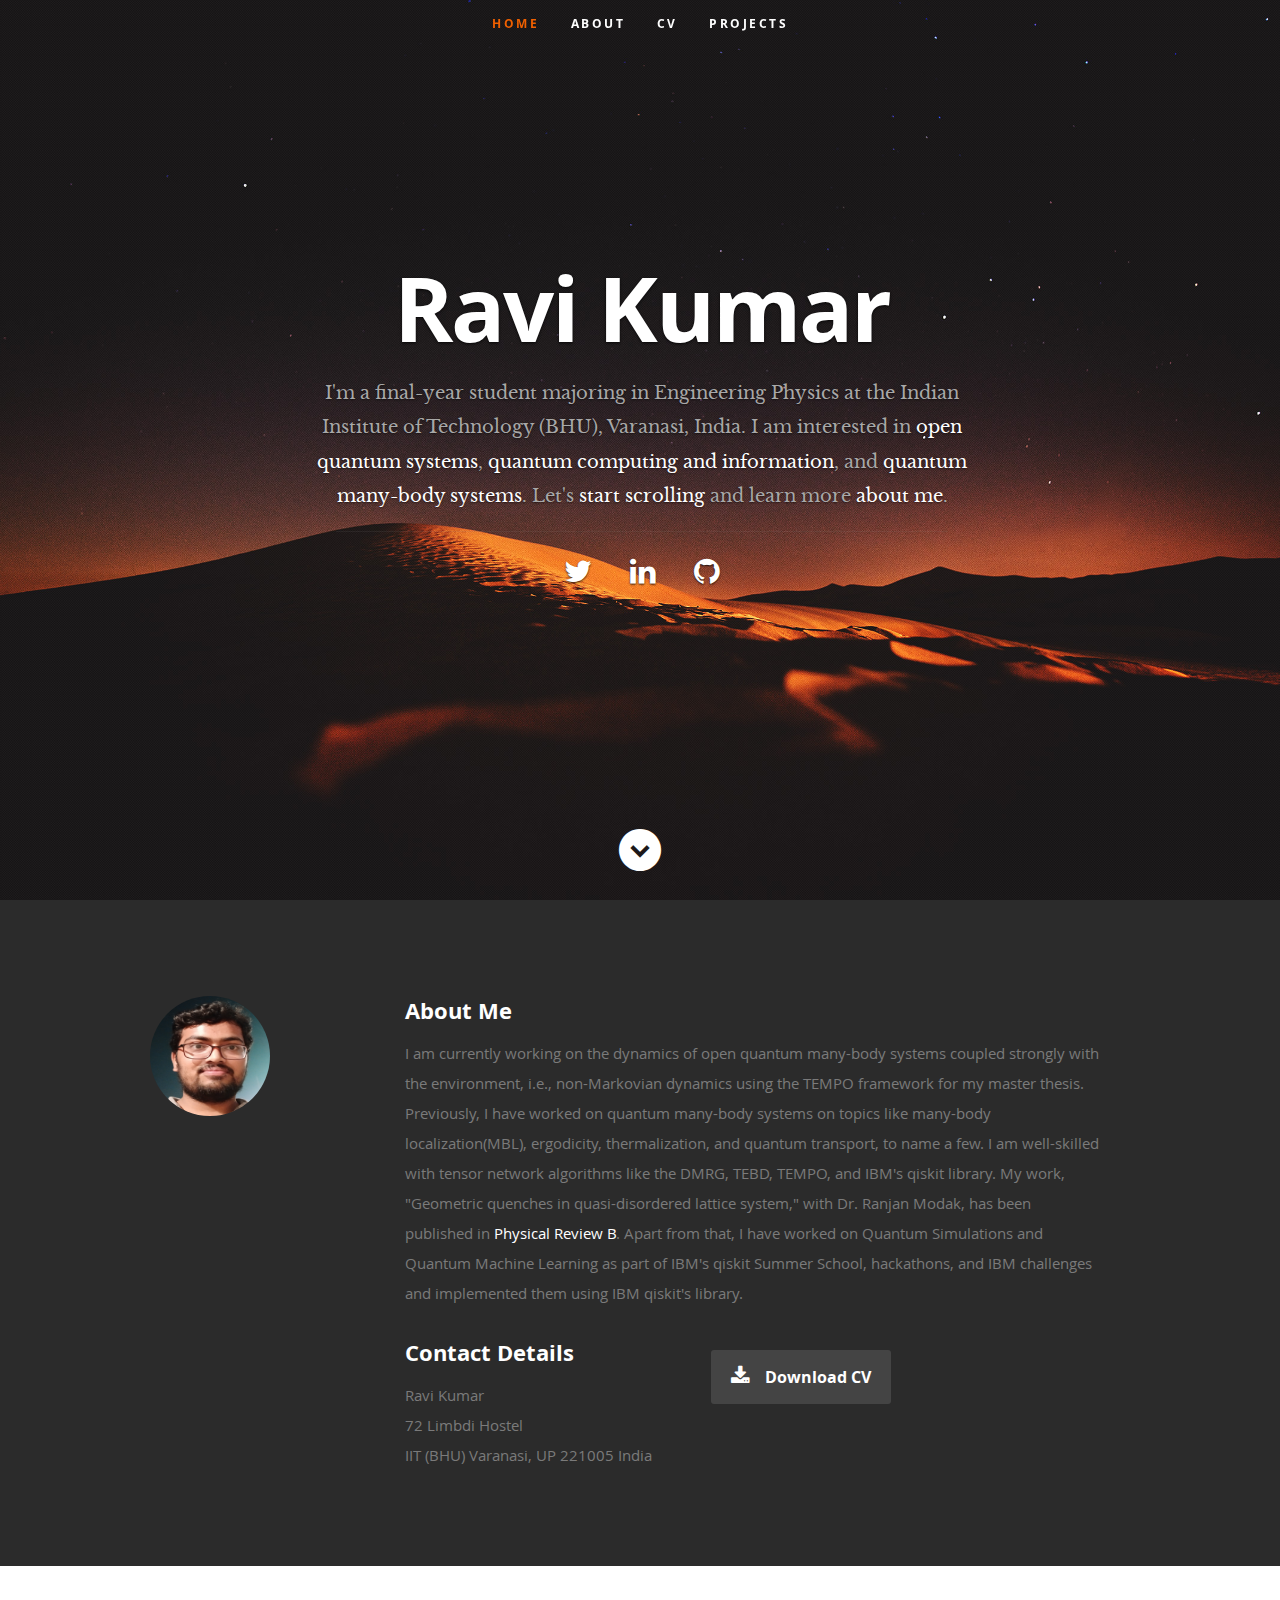
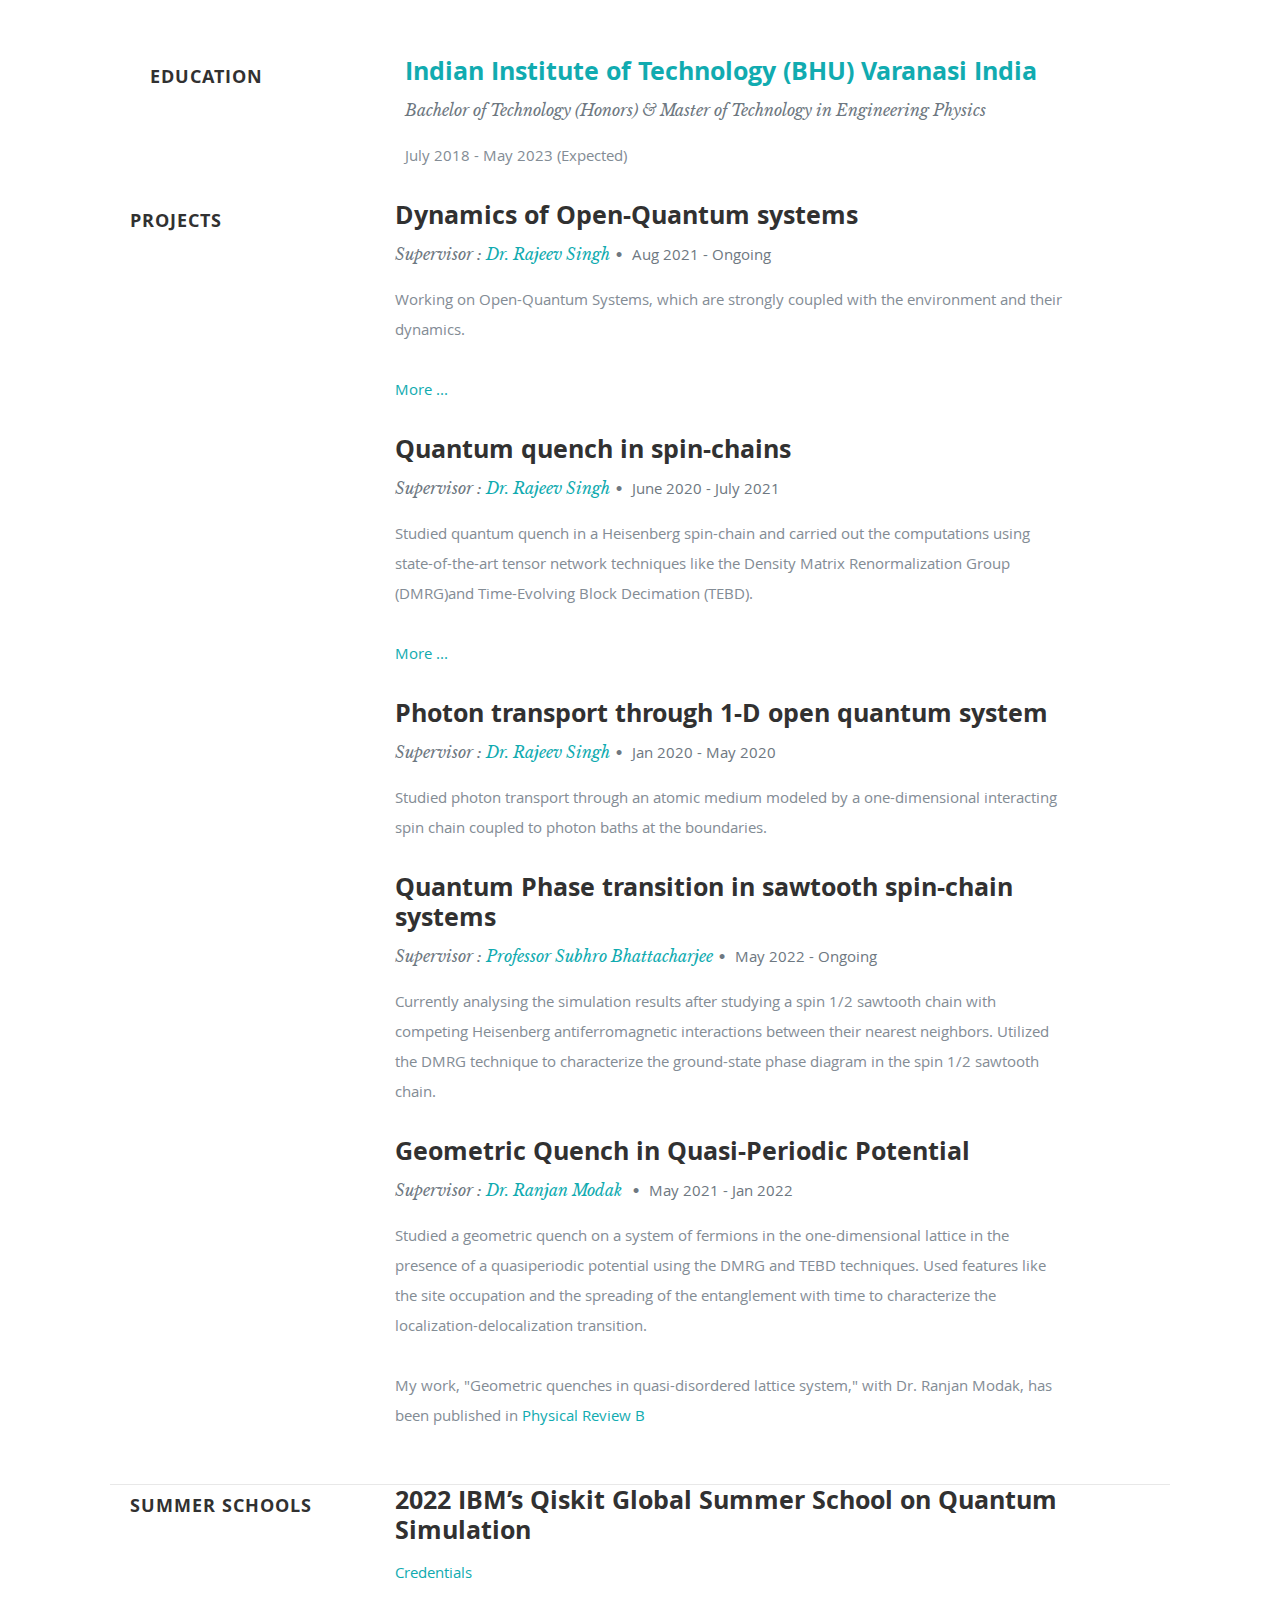
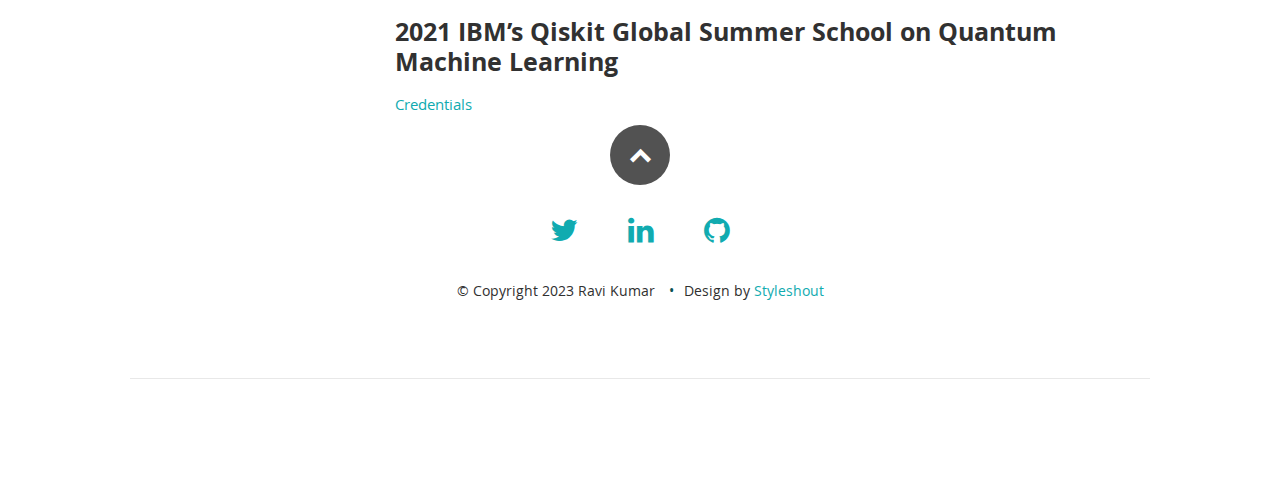
==== commit 5cc77566: "Update index.html" ====
--- a/index.html
+++ b/index.html
@@ -296,7 +296,7 @@
 
             </div> <!-- item end -->
 		 
-	div class="row item">
+	<div class="row item">
 
                <div class="twelve columns">
 		       
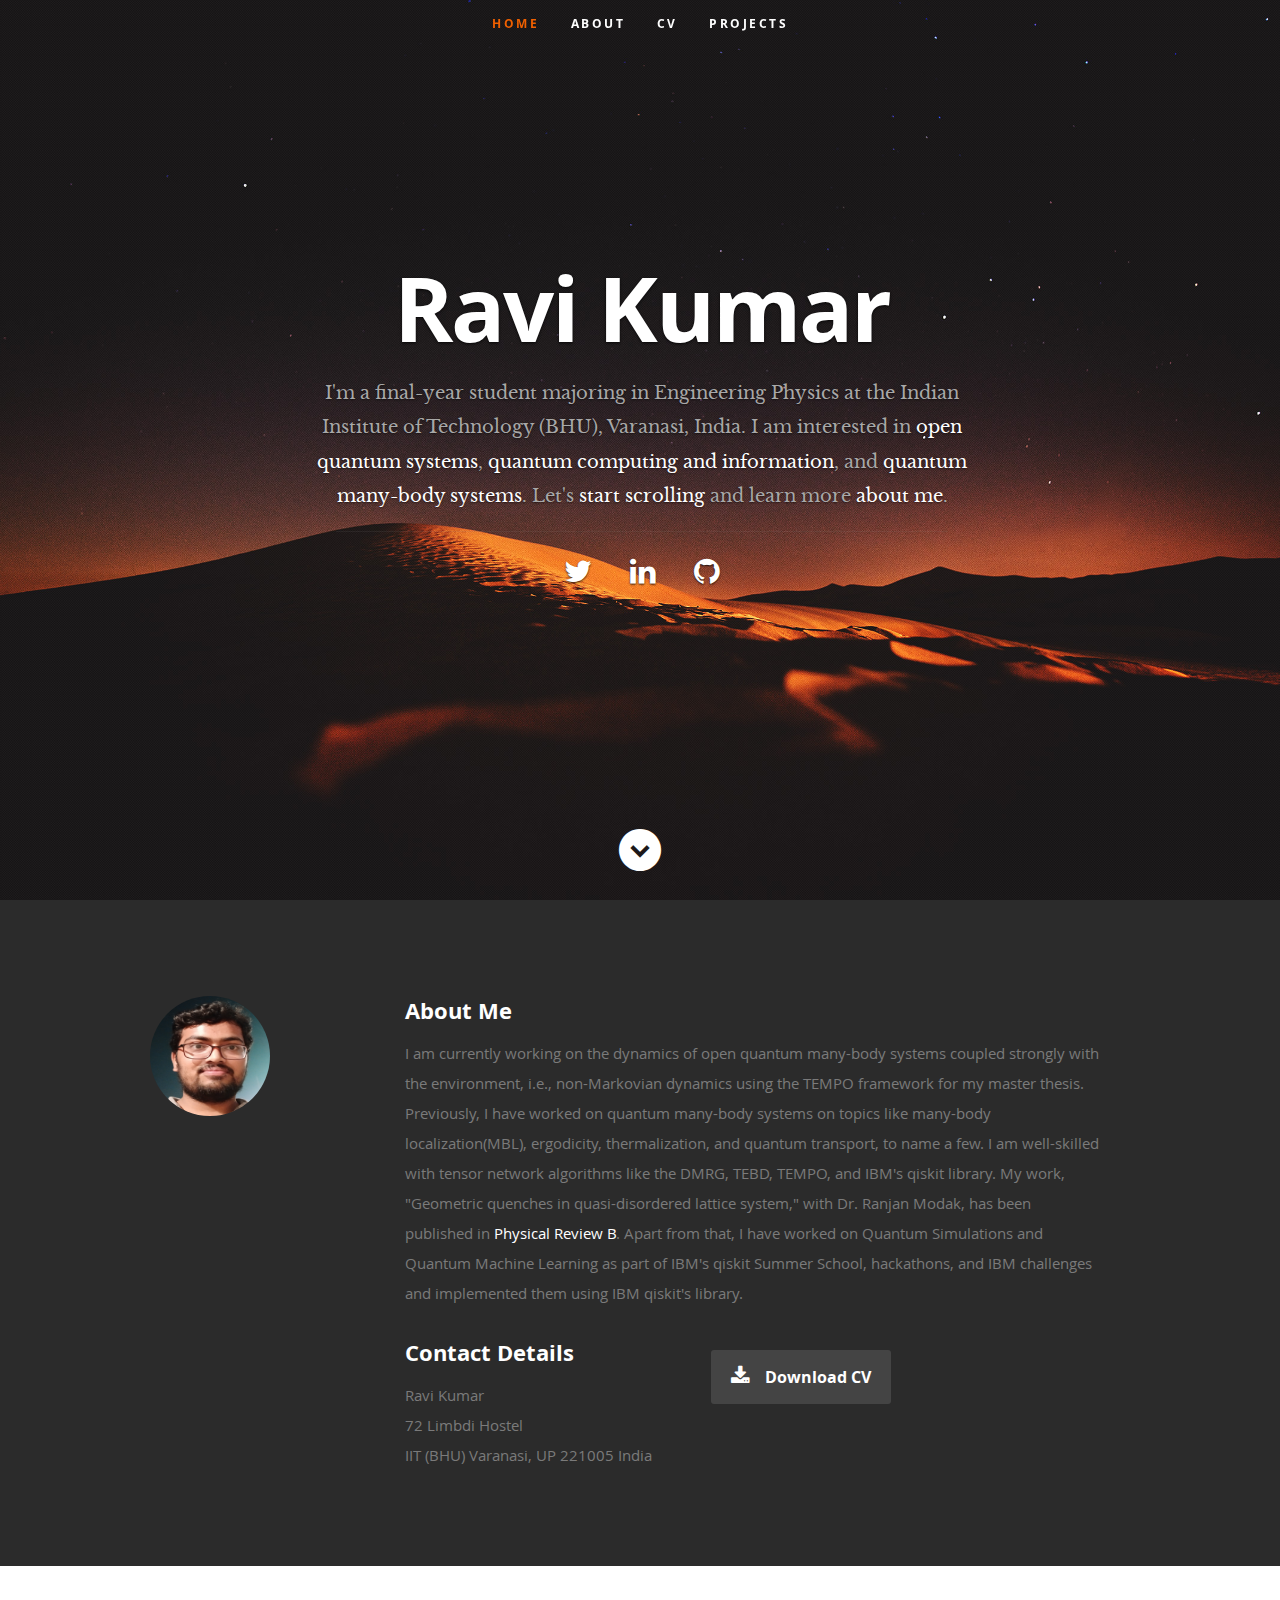
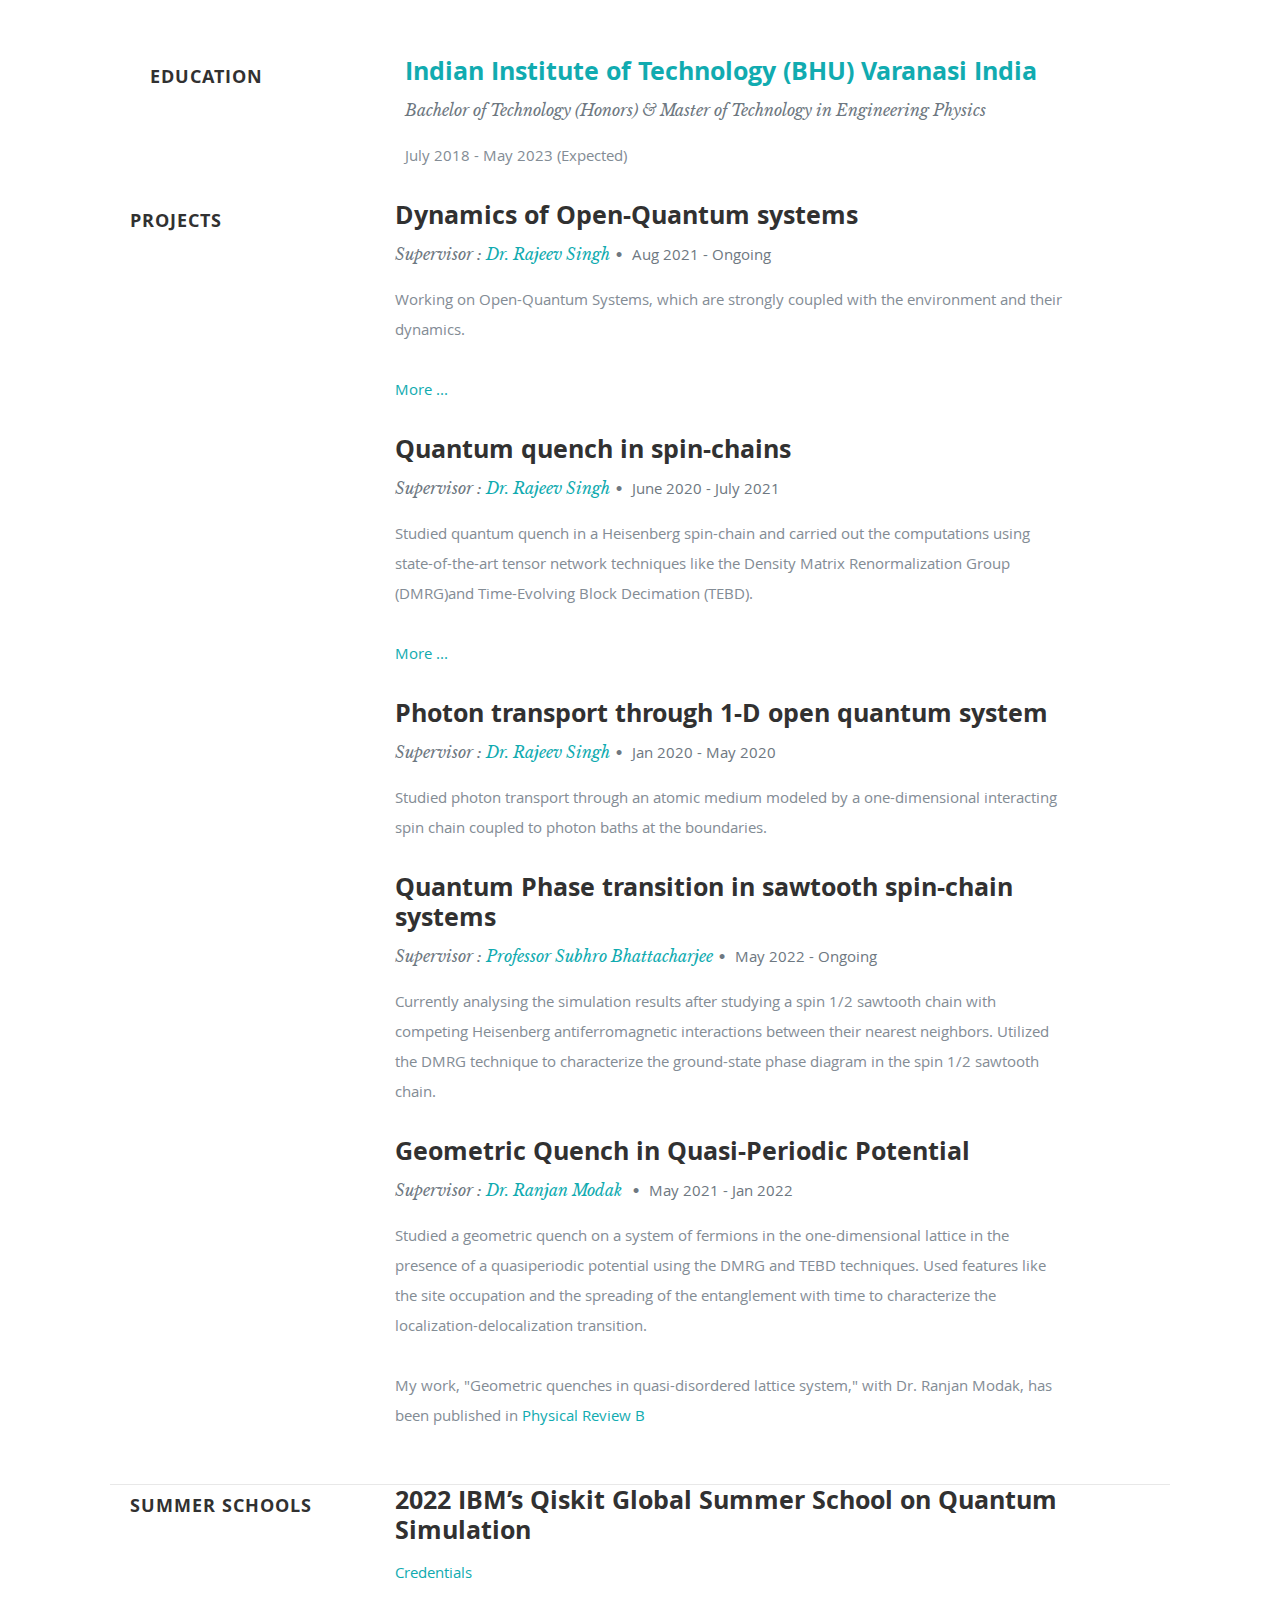
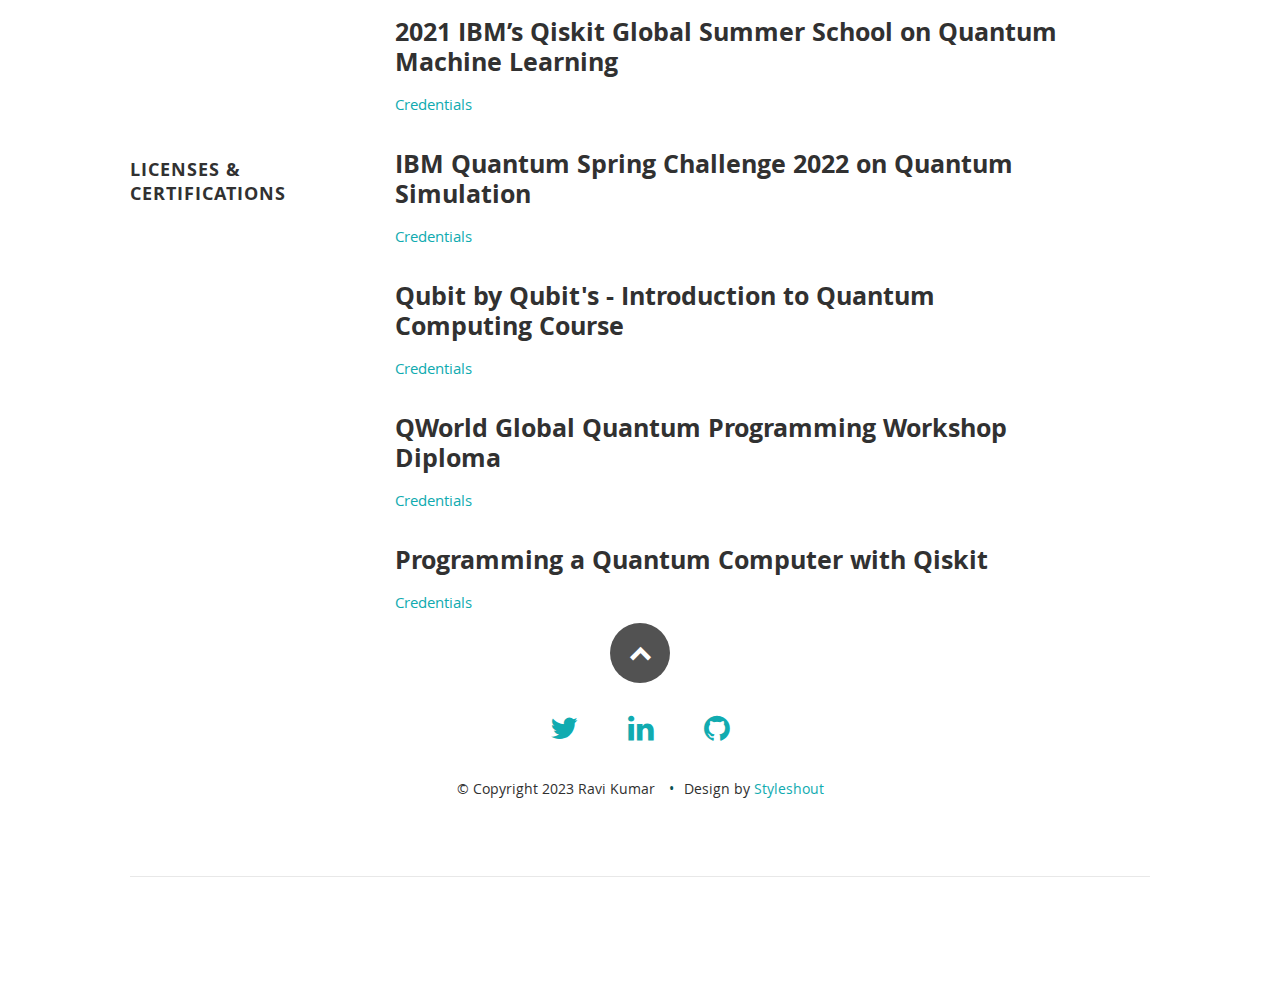
==== commit d051213f: "Update index.html" ====
--- a/index.html
+++ b/index.html
@@ -313,6 +313,74 @@
       </div> <!-- End summer -->
             
 
+     	      
+	<div class="row license">
+
+         <div class="three columns header-col">
+            <h1>Licenses & certifications</h1>
+         </div>
+
+         <div class="nine columns main-col">
+
+            <div class="row item">
+
+               <div class="twelve columns">
+		       
+
+                  <h3>IBM Quantum Spring Challenge 2022 on Quantum Simulation</h3>
+		      
+		  <p><a href="https://www.credly.com/badges/4195b577-d291-4b36-b06d-0754f722ef10">Credentials</a></p>
+
+               </div>
+
+            </div> <!-- item end -->
+		 
+	<div class="row item">
+
+               <div class="twelve columns">
+		       
+
+                  <h3>Qubit by Qubit's - Introduction to Quantum Computing Course</h3>
+		      
+		  <p><a href="https://drive.google.com/file/d/1B5Y_OP-WTtydSfIC8SB-uf8tE83CPUAI/view">Credentials</a></p>
+
+               </div>
+
+            </div> <!-- item end -->
+		 
+	<div class="row item">
+
+               <div class="twelve columns">
+		       
+
+                  <h3>QWorld Global Quantum Programming Workshop Diploma</h3>
+		      
+		  <p><a href="https://drive.google.com/file/d/1x5UWkD6JqHeLA8q0cmvYZSf1-2kzWW0O/view">Credentials</a></p>
+
+               </div>
+
+            </div> <!-- item end -->
+		 
+	<div class="row item">
+
+               <div class="twelve columns">
+		       
+
+                  <h3>Programming a Quantum Computer with Qiskit</h3>
+		      
+		  <p><a href="https://www.coursera.org/account/accomplishments/certificate/NKTUNVTUFZT2">Credentials</a></p>
+
+               </div>
+
+            </div> <!-- item end -->
+		 
+		 
+		 
+	</div> <!-- main-col end -->
+
+      </div> <!-- End summer -->
+                  
+	      
 
 
    <!-- footer
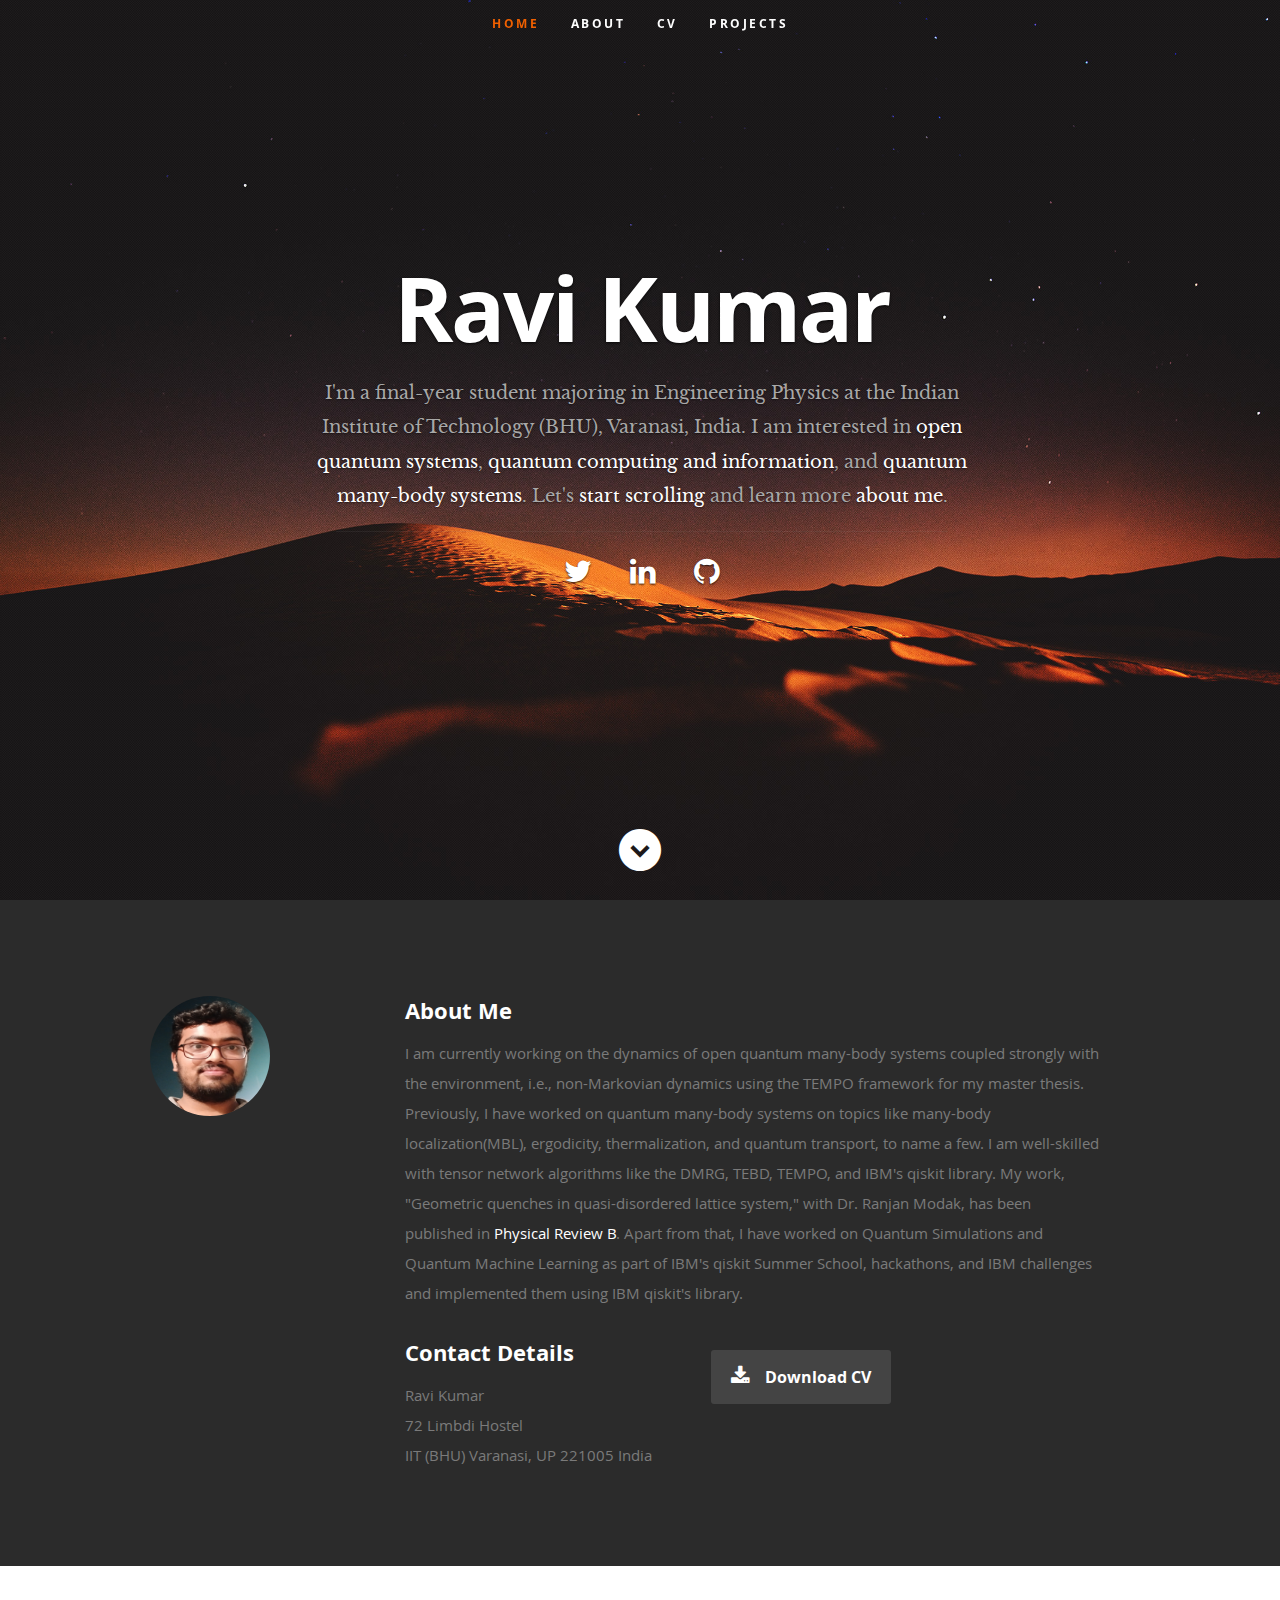
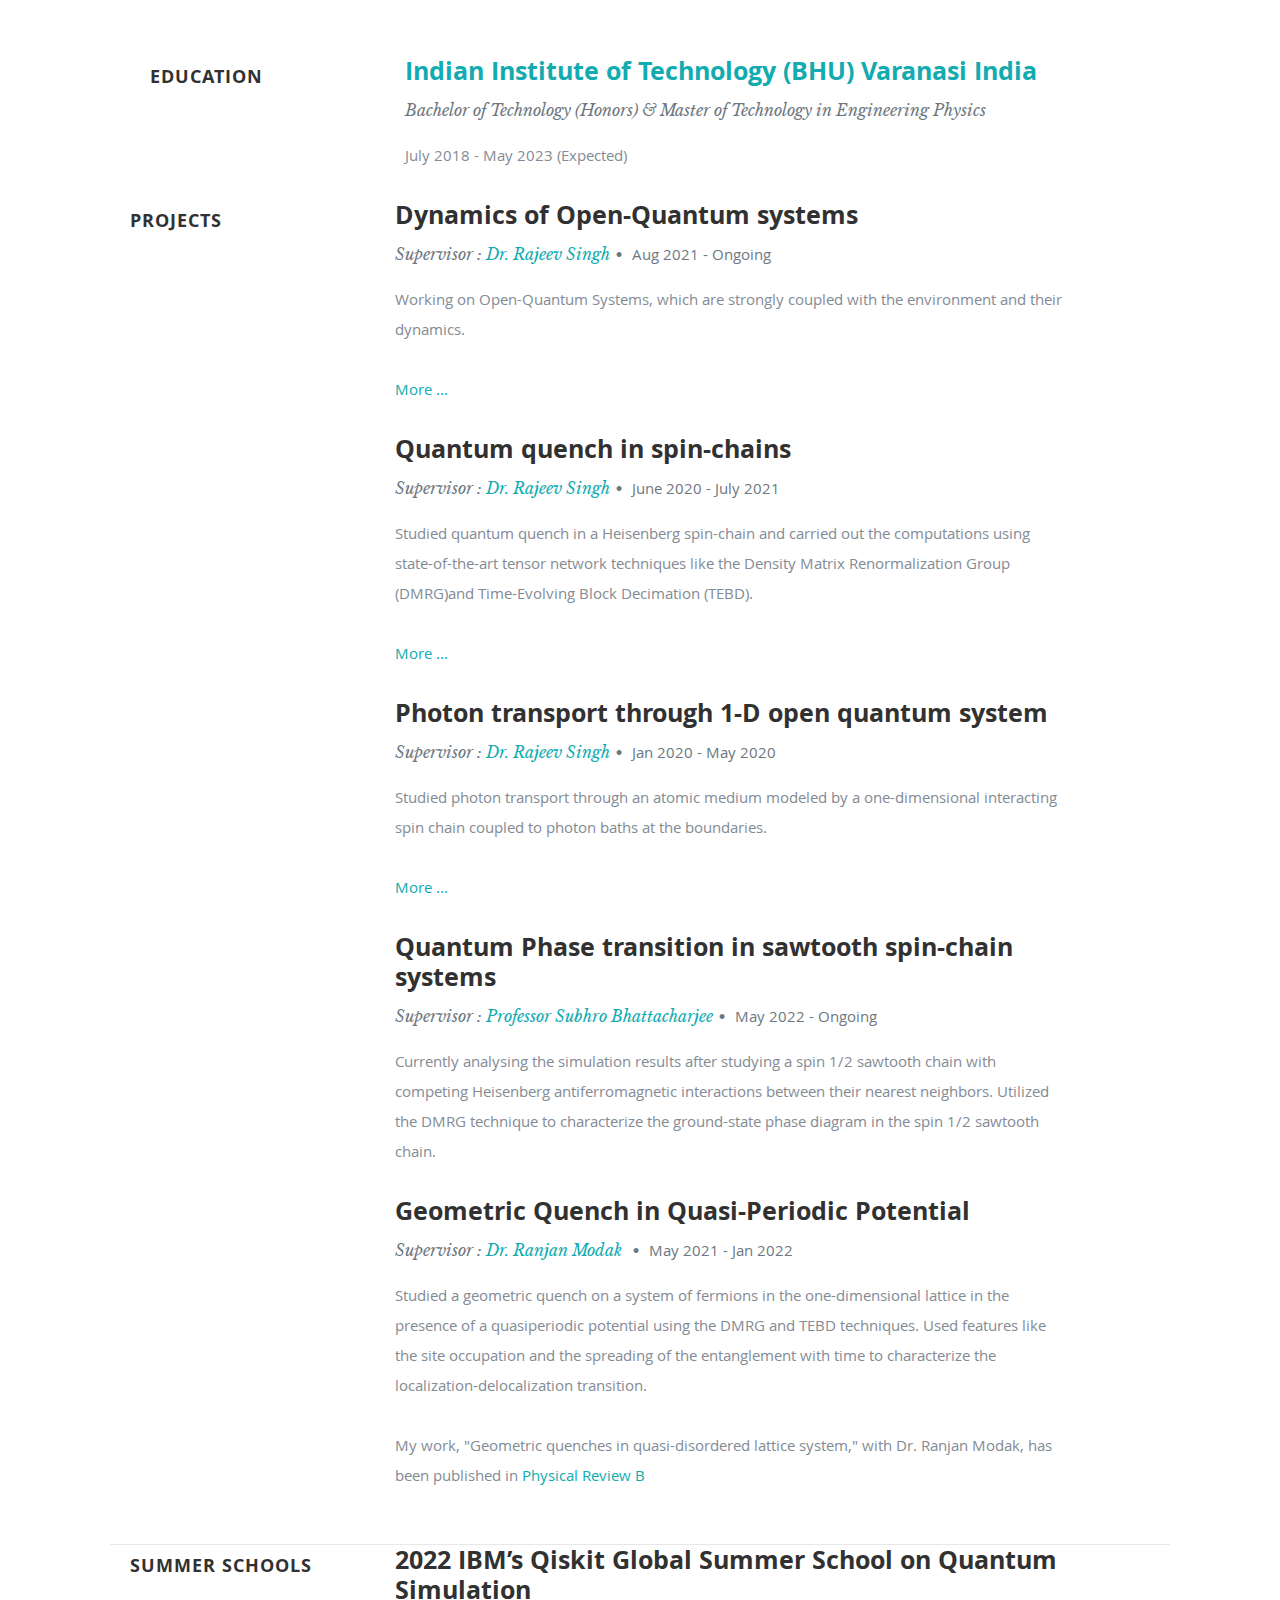
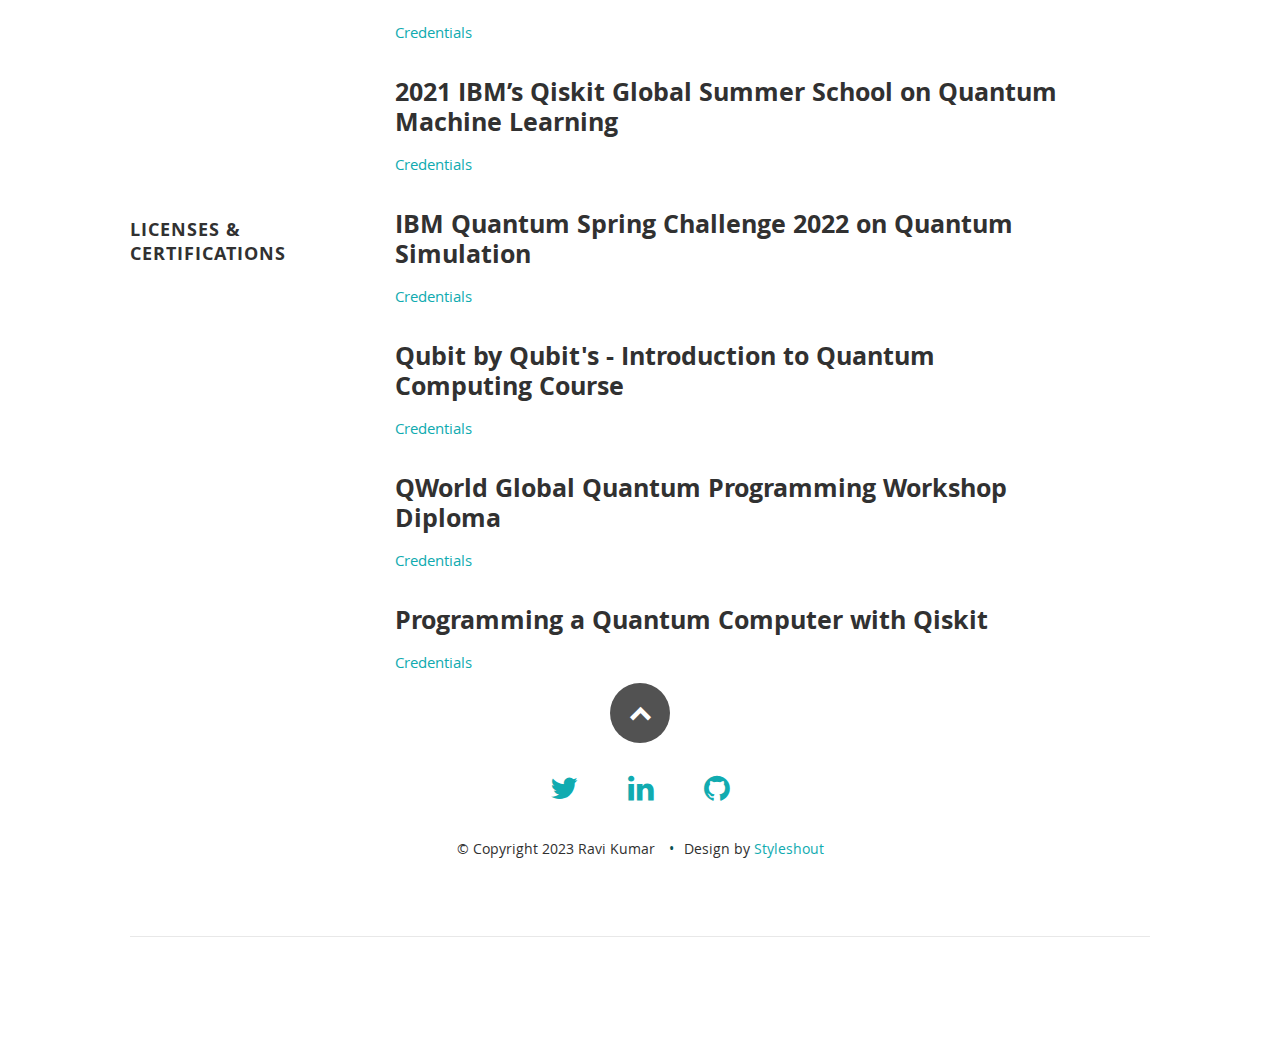
==== commit afb16b39: "Update index.html" ====
--- a/index.html
+++ b/index.html
@@ -221,6 +221,7 @@
                   Studied photon transport through an atomic medium modeled by a one-dimensional interacting spin chain
                    coupled to photon baths at the boundaries.
                   </p>
+		   <p><a href="/light/light.html">More ...</a></p>
 
                </div>
 
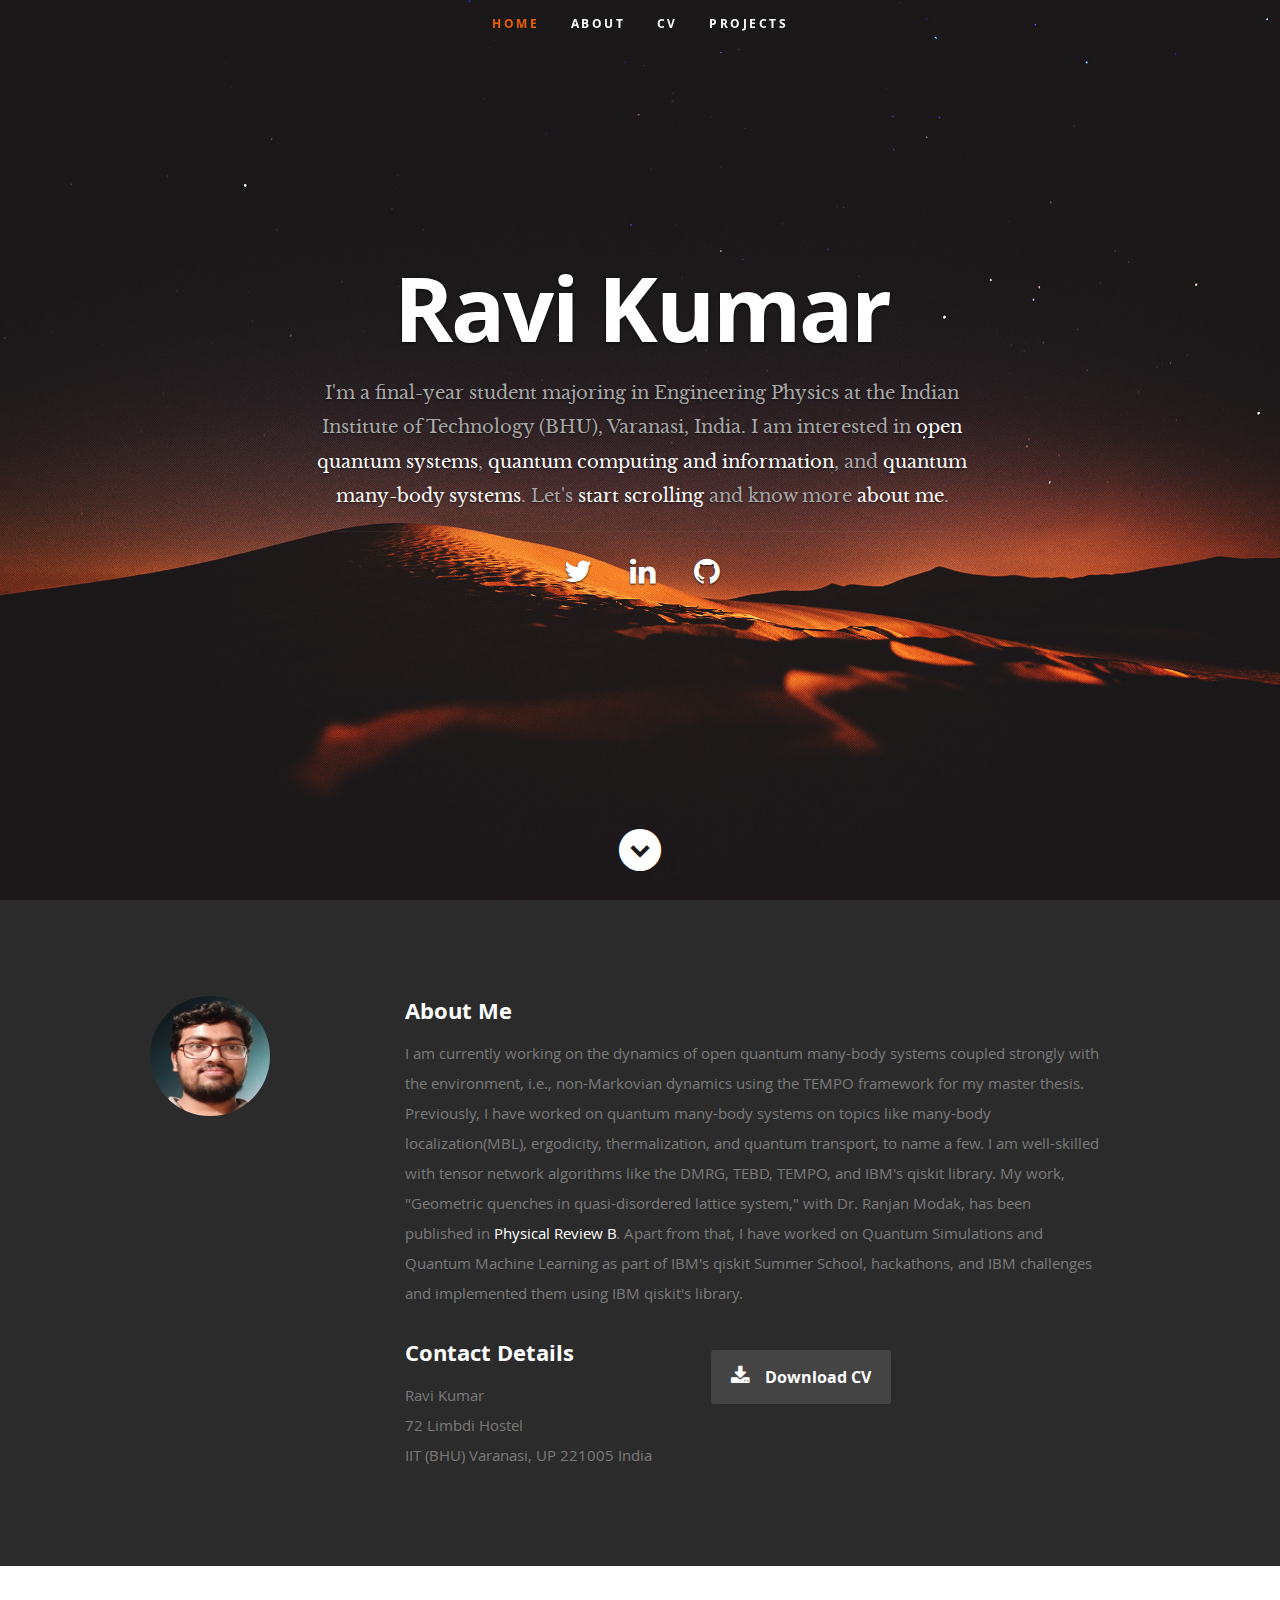
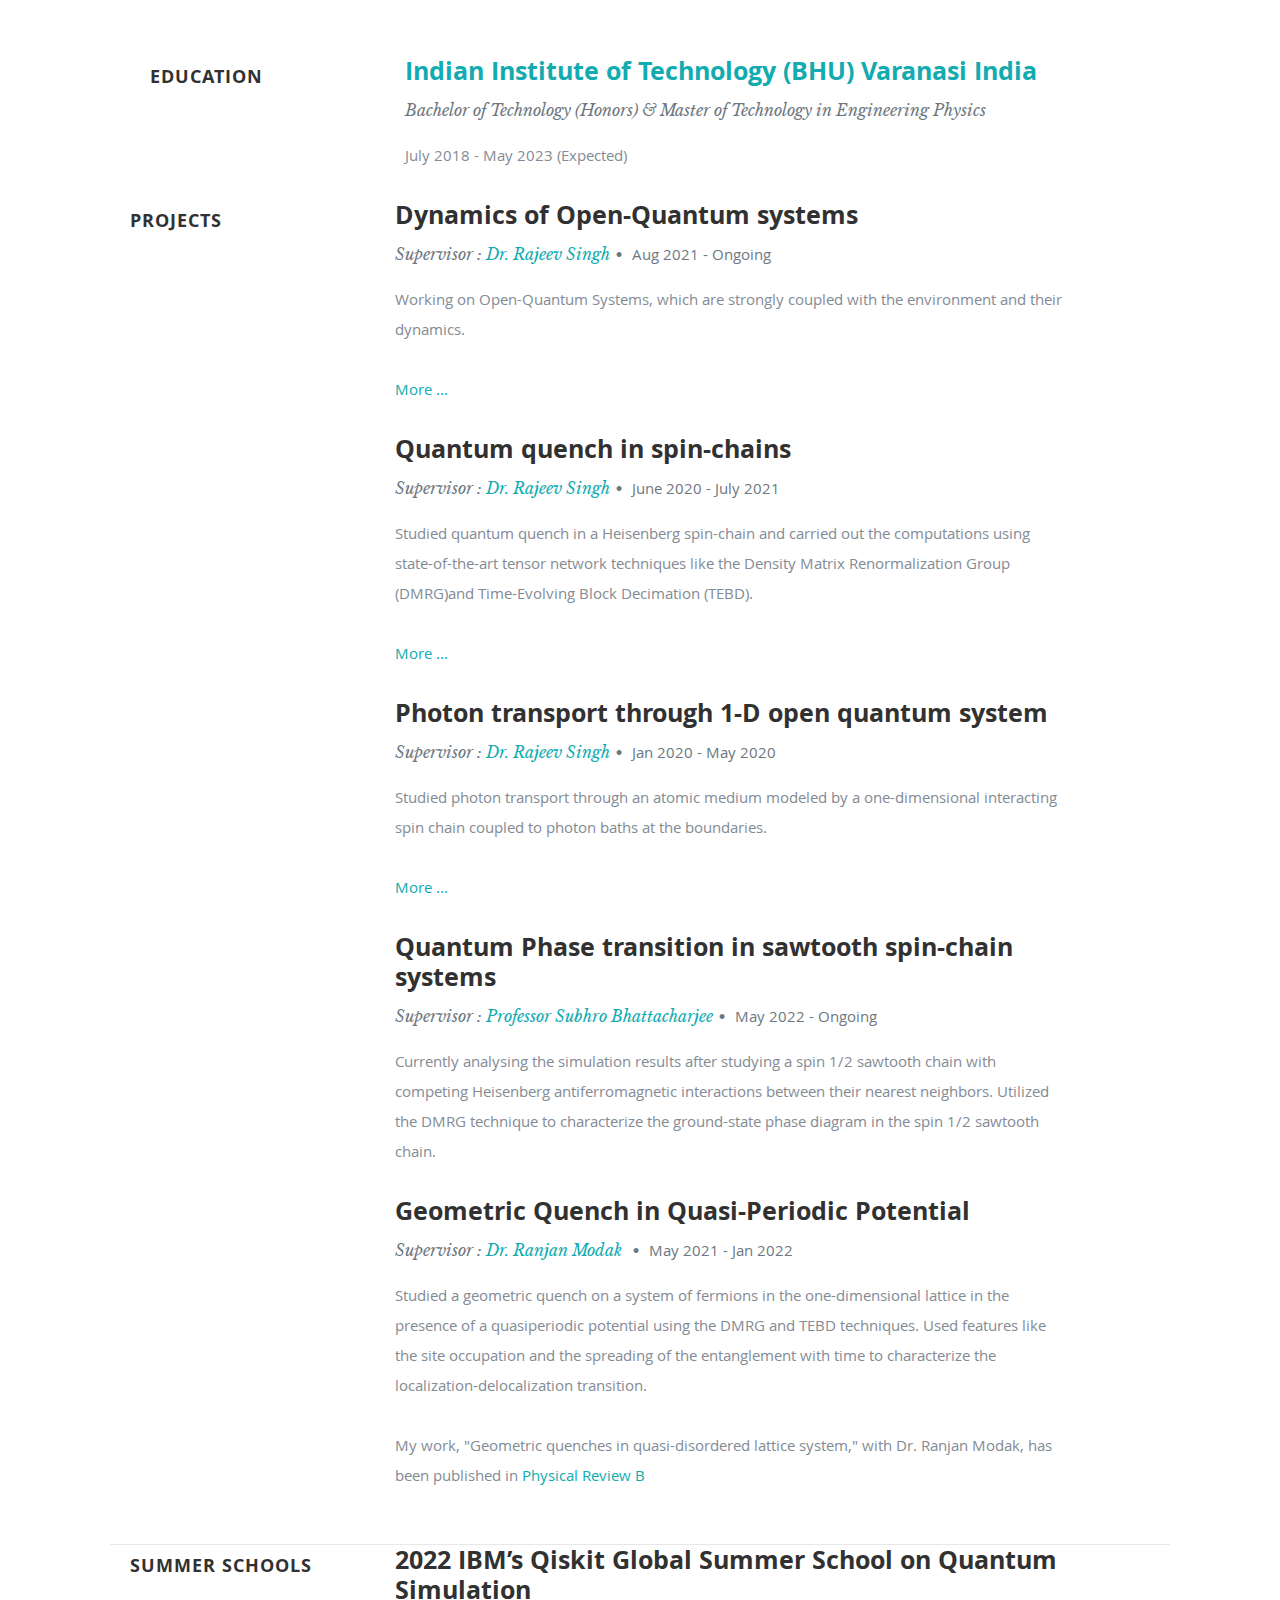
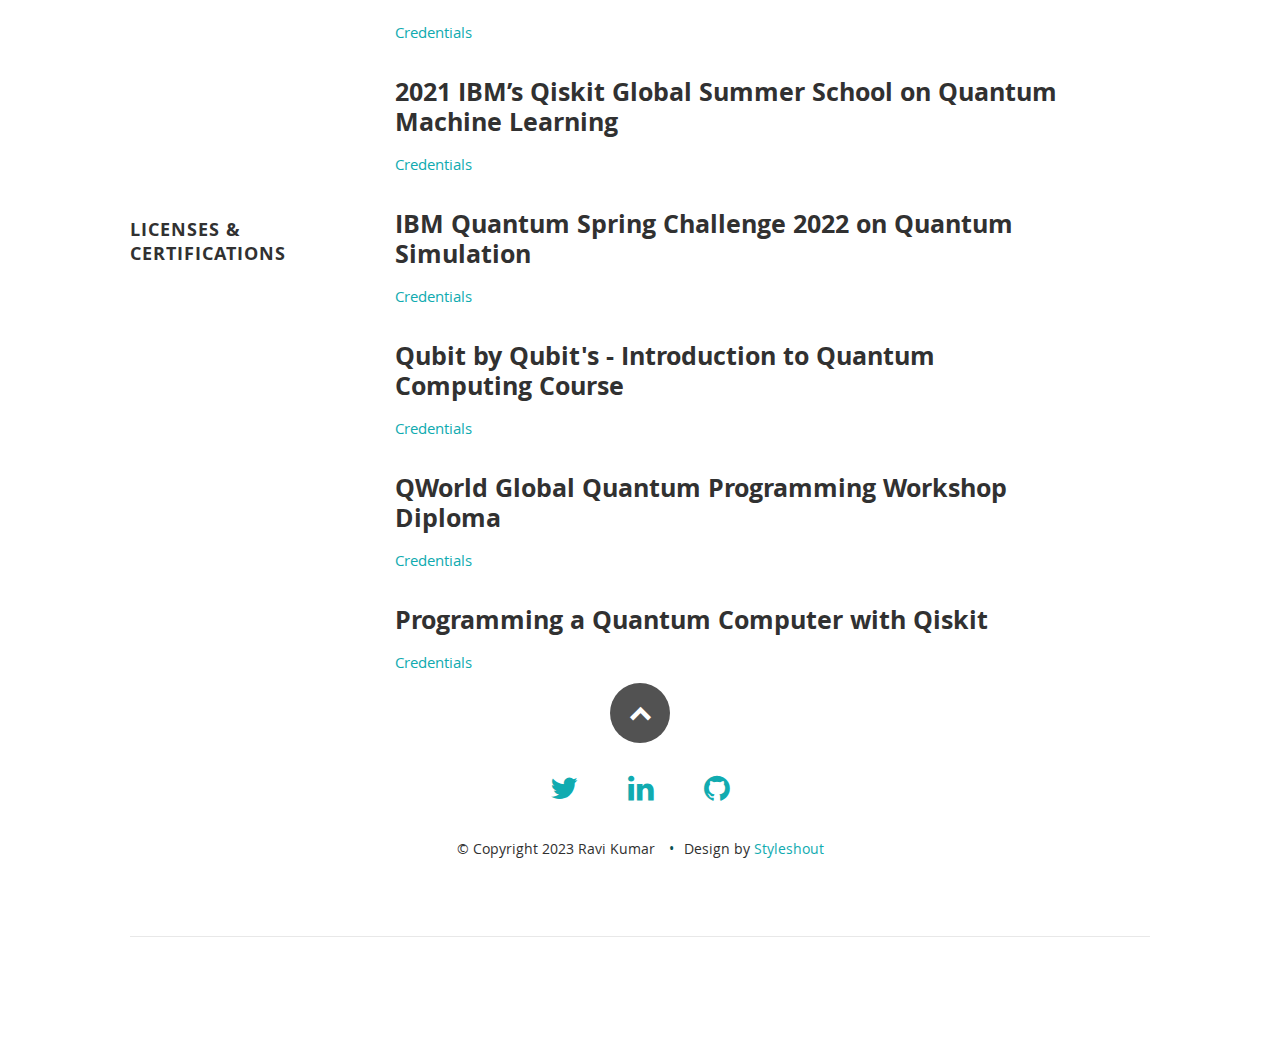
==== commit 6347c3e2: "Update index.html" ====
--- a/index.html
+++ b/index.html
@@ -59,7 +59,7 @@
 		    I am interested in <span>open quantum systems</span>, <span>quantum computing and information</span>, and <span>quantum many-body systems</span>.
 		    
 		    Let's <a class="smoothscroll" href="#about">start scrolling</a>
-            and learn more <a class="smoothscroll" href="#about">about me</a>.</h3>
+            and know more <a class="smoothscroll" href="#about">about me</a>.</h3>
             <hr />
             <ul class="social">
                <li><a href="https://twitter.com/ravikumar1728"><i class="fa fa-twitter"></i></a></li>
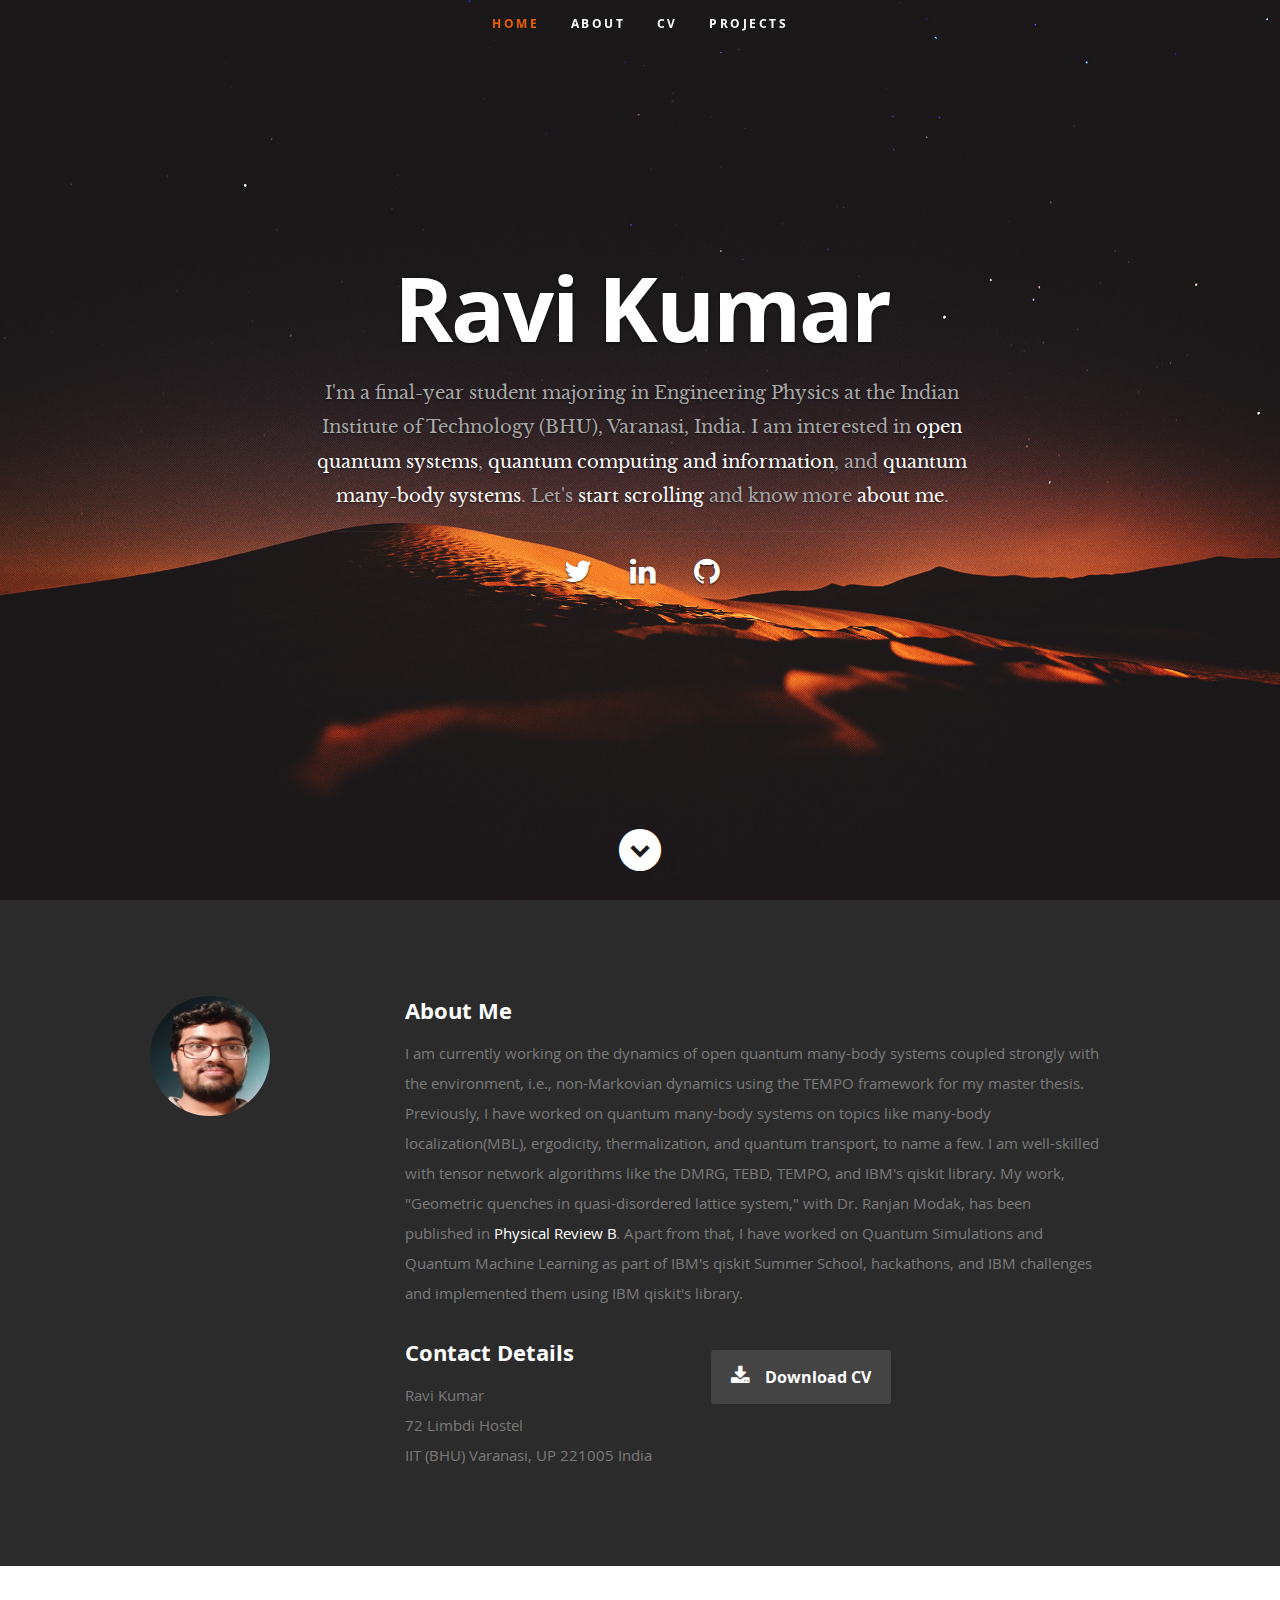
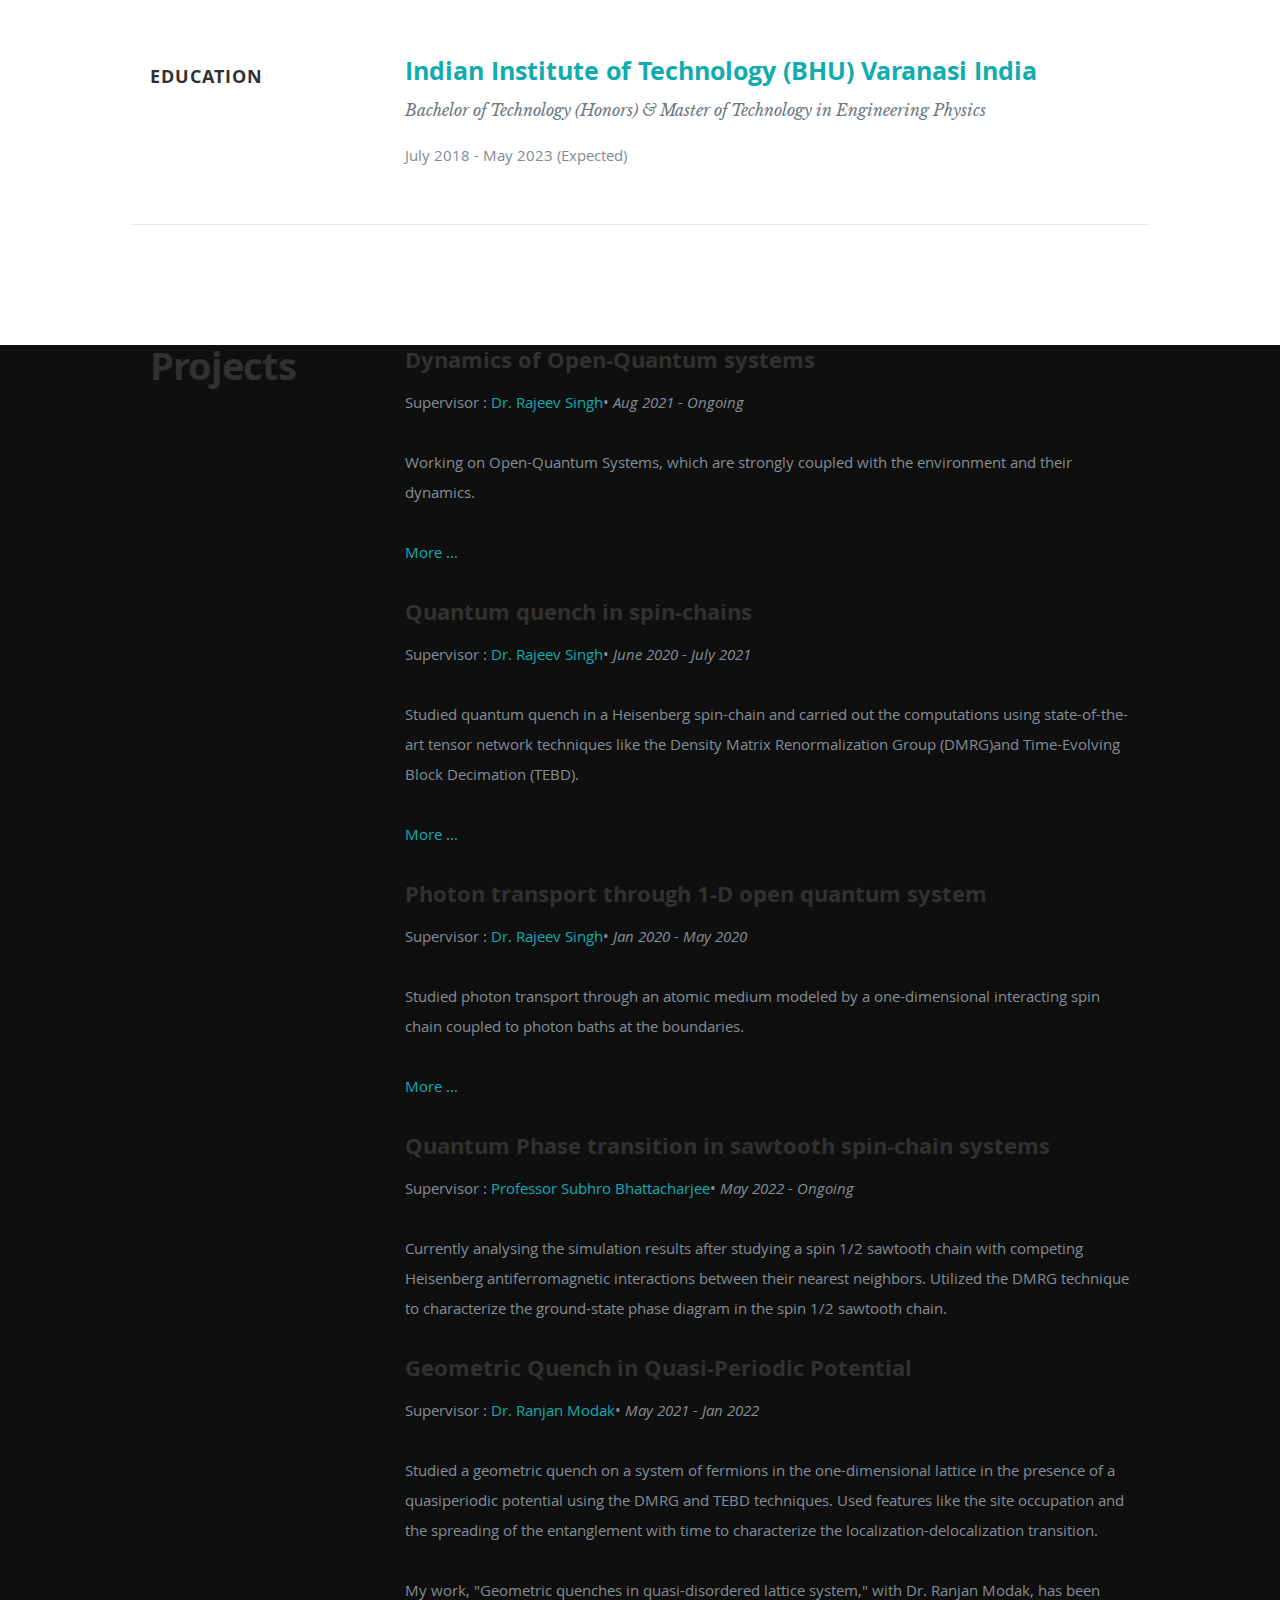
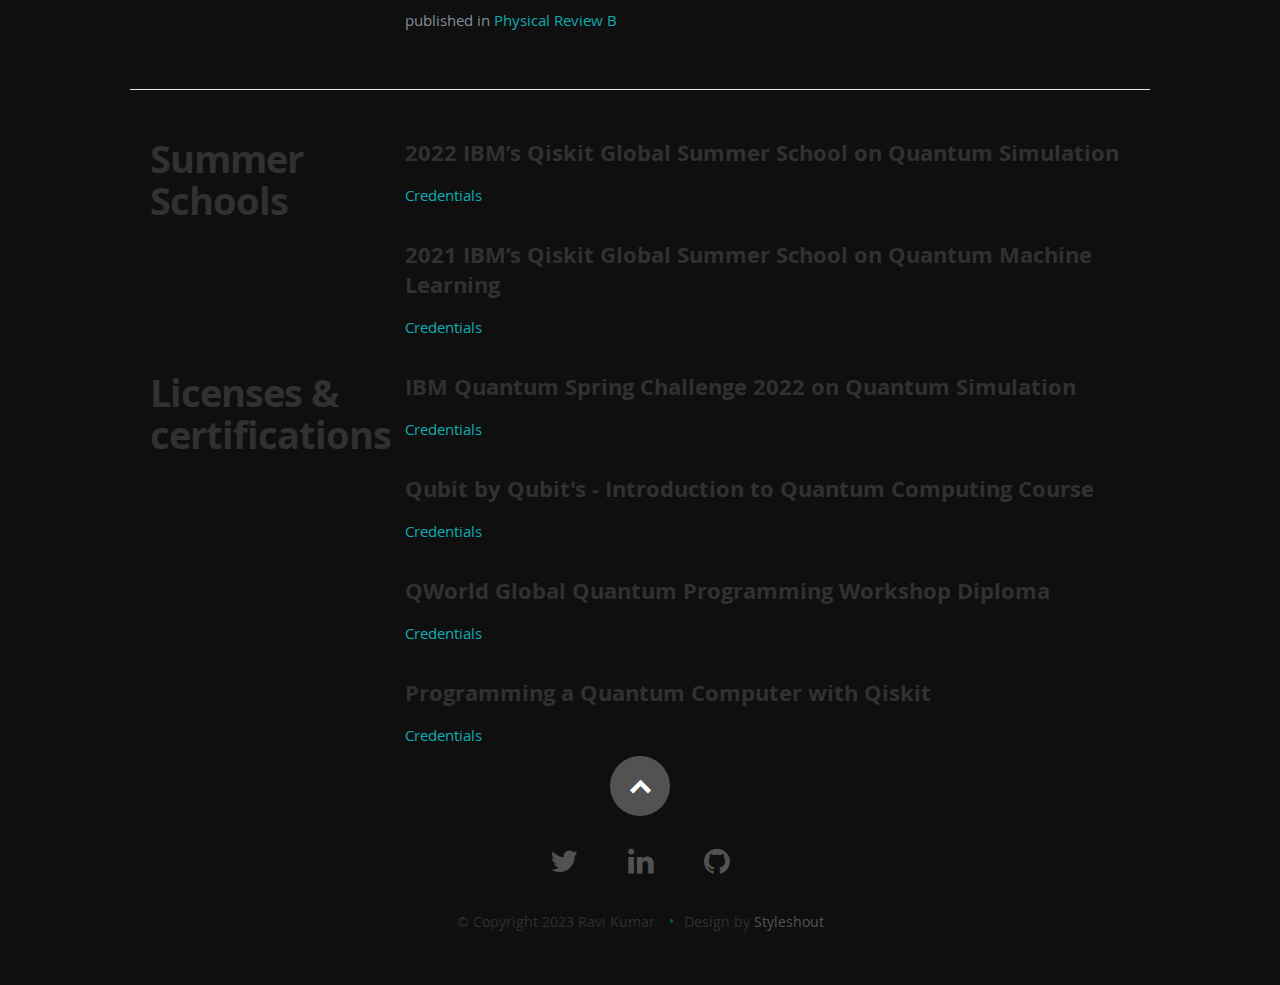
==== commit f04de5b3: "Update index.html" ====
--- a/index.html
+++ b/index.html
@@ -160,10 +160,12 @@
          </div> <!-- main-col end -->
 
       </div> <!-- End Education -->
+	      
+	 </section>
 
 
       <!-- Work
-      <section id="projects">
+      <section id="projects"> 
       ----------------------------------------------- -->
       <div class="row work">
 
@@ -271,6 +273,8 @@
          </div> <!-- main-col end -->
 
       </div> <!-- End Work -->
+	   
+	    </section>
 	      
 
 	      <!-- Summer
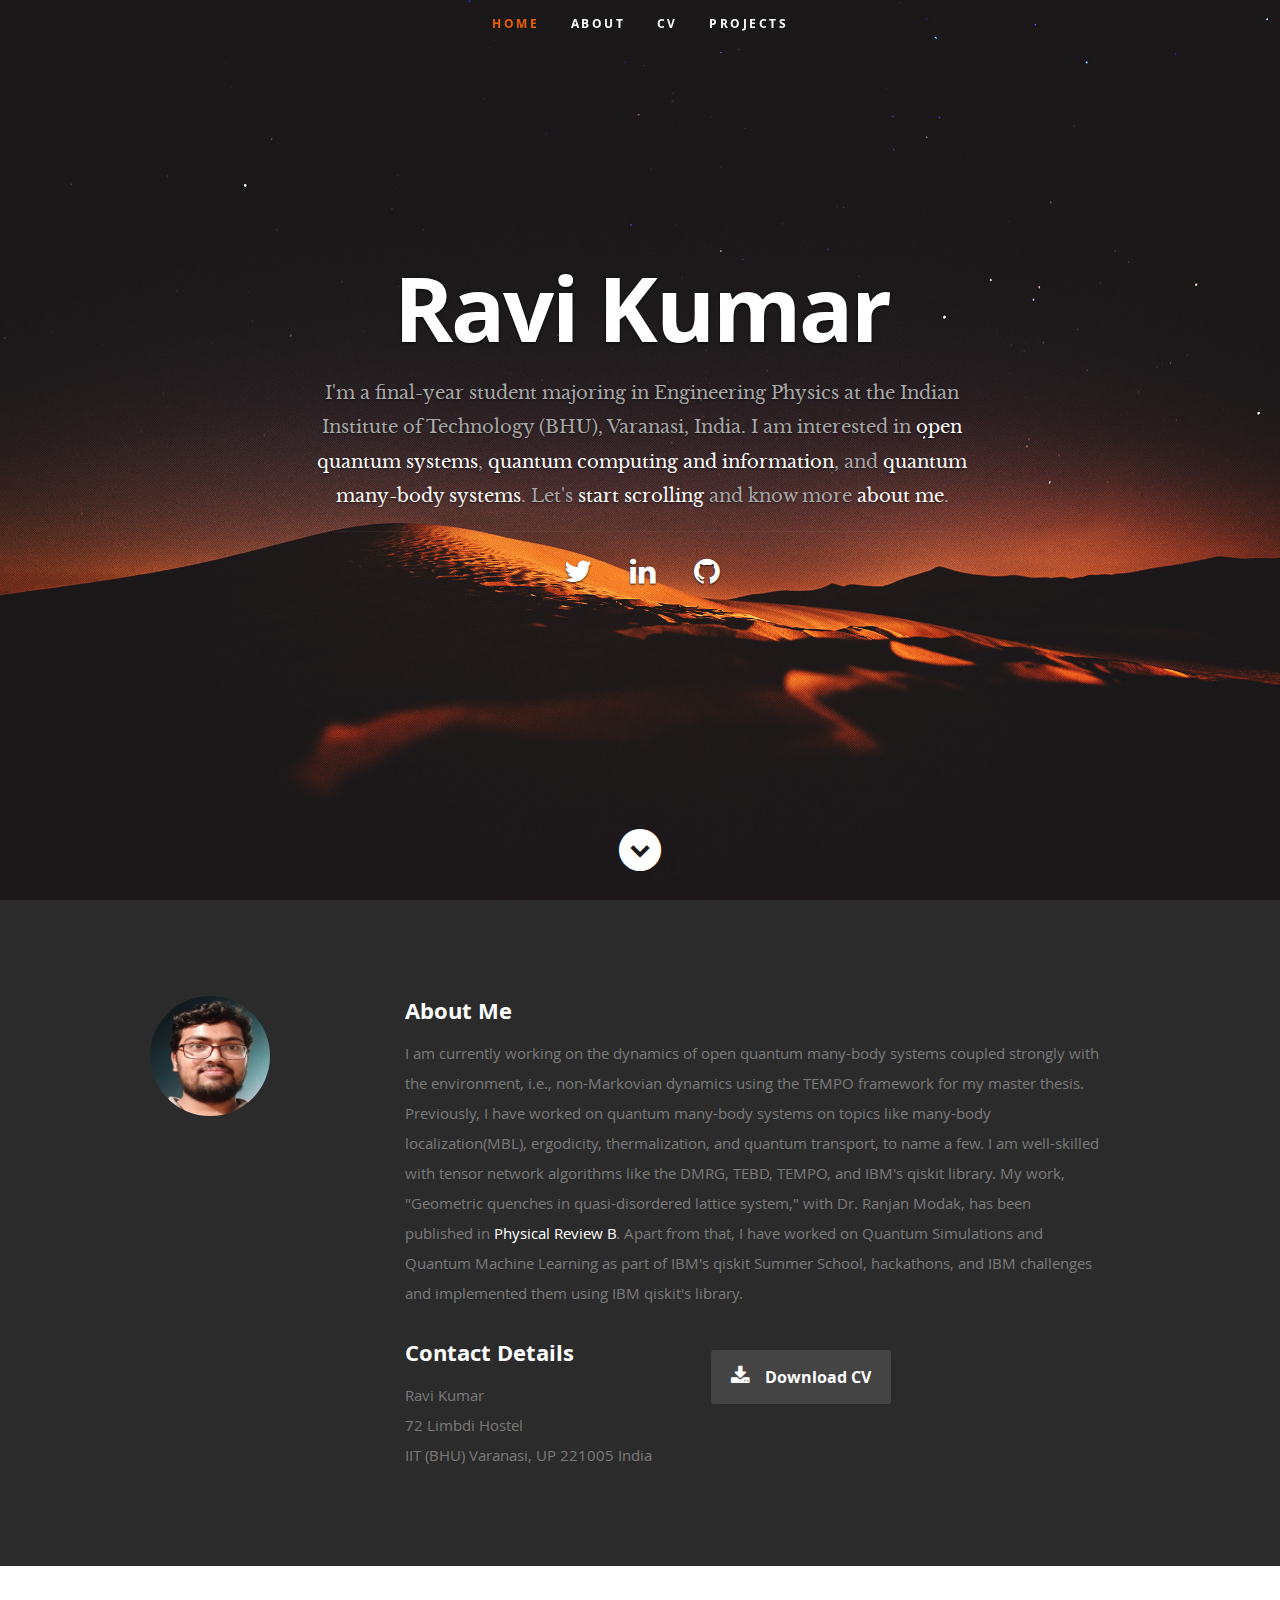
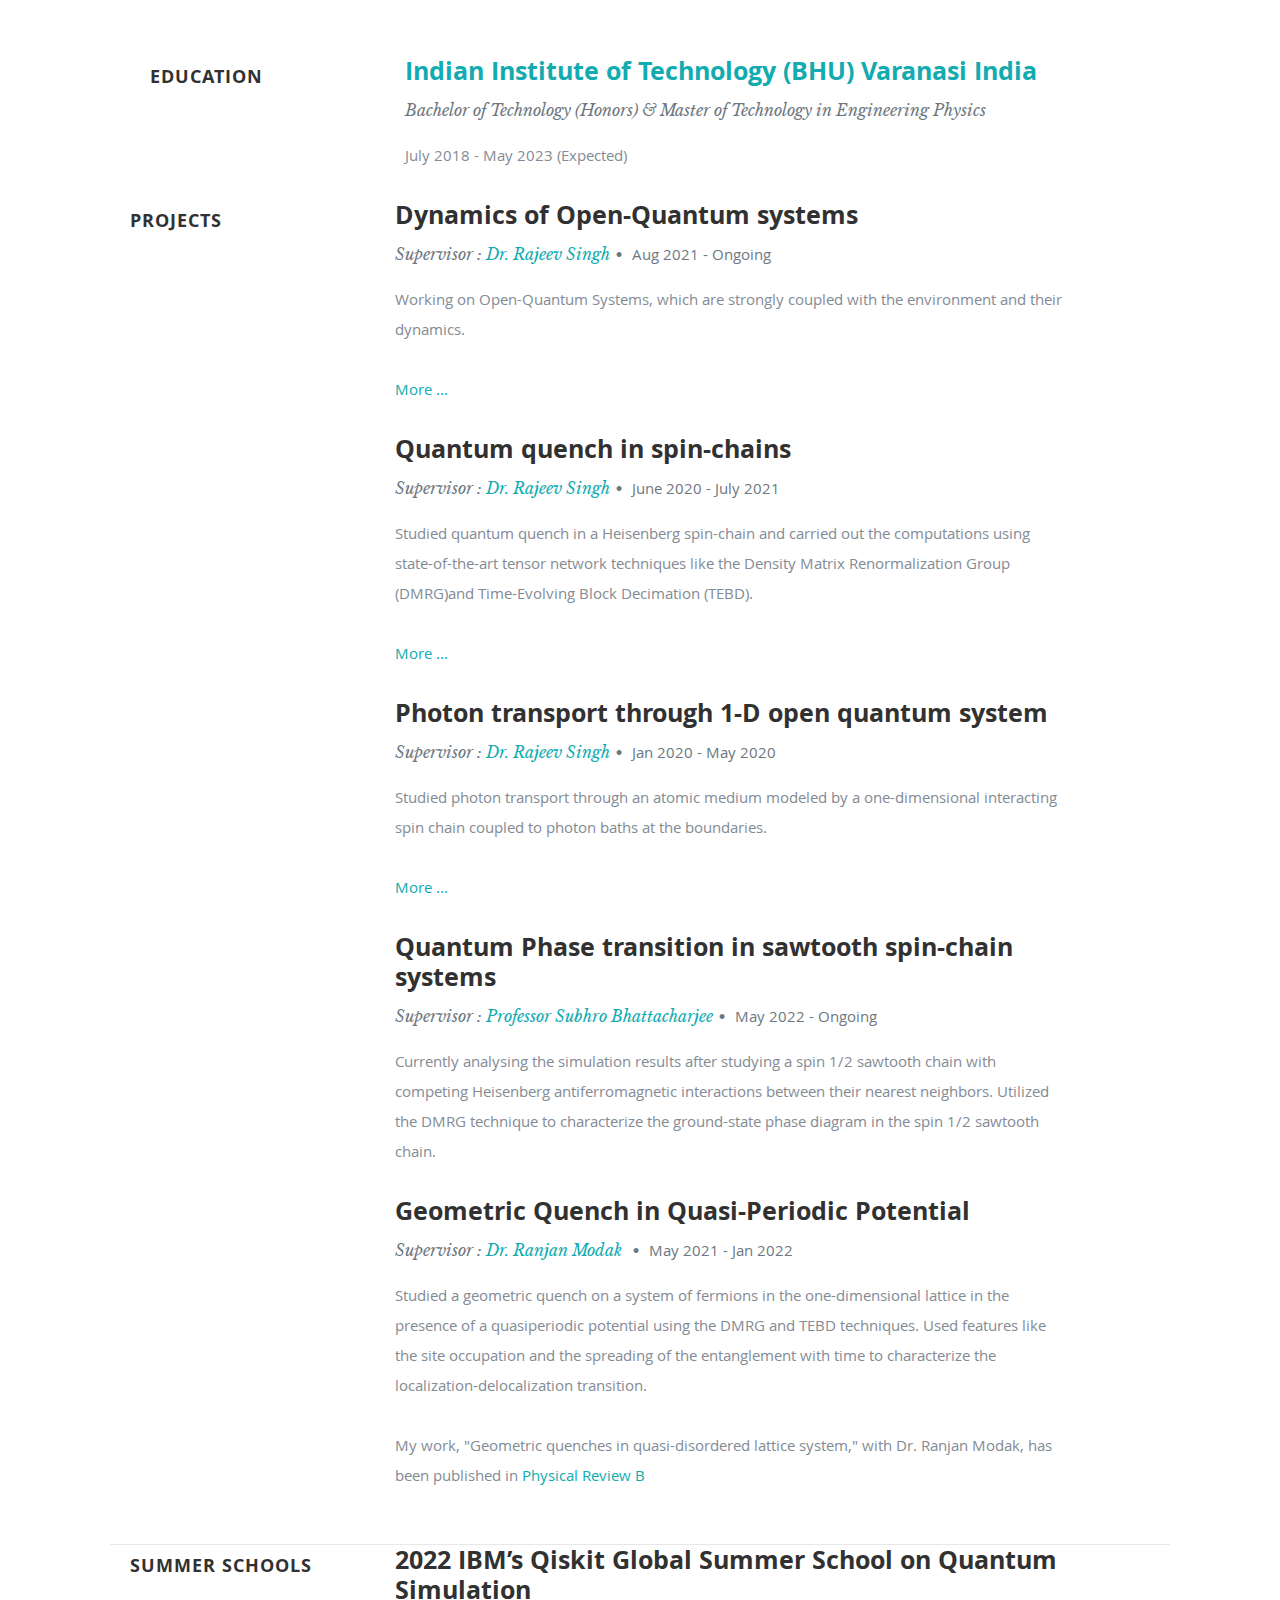
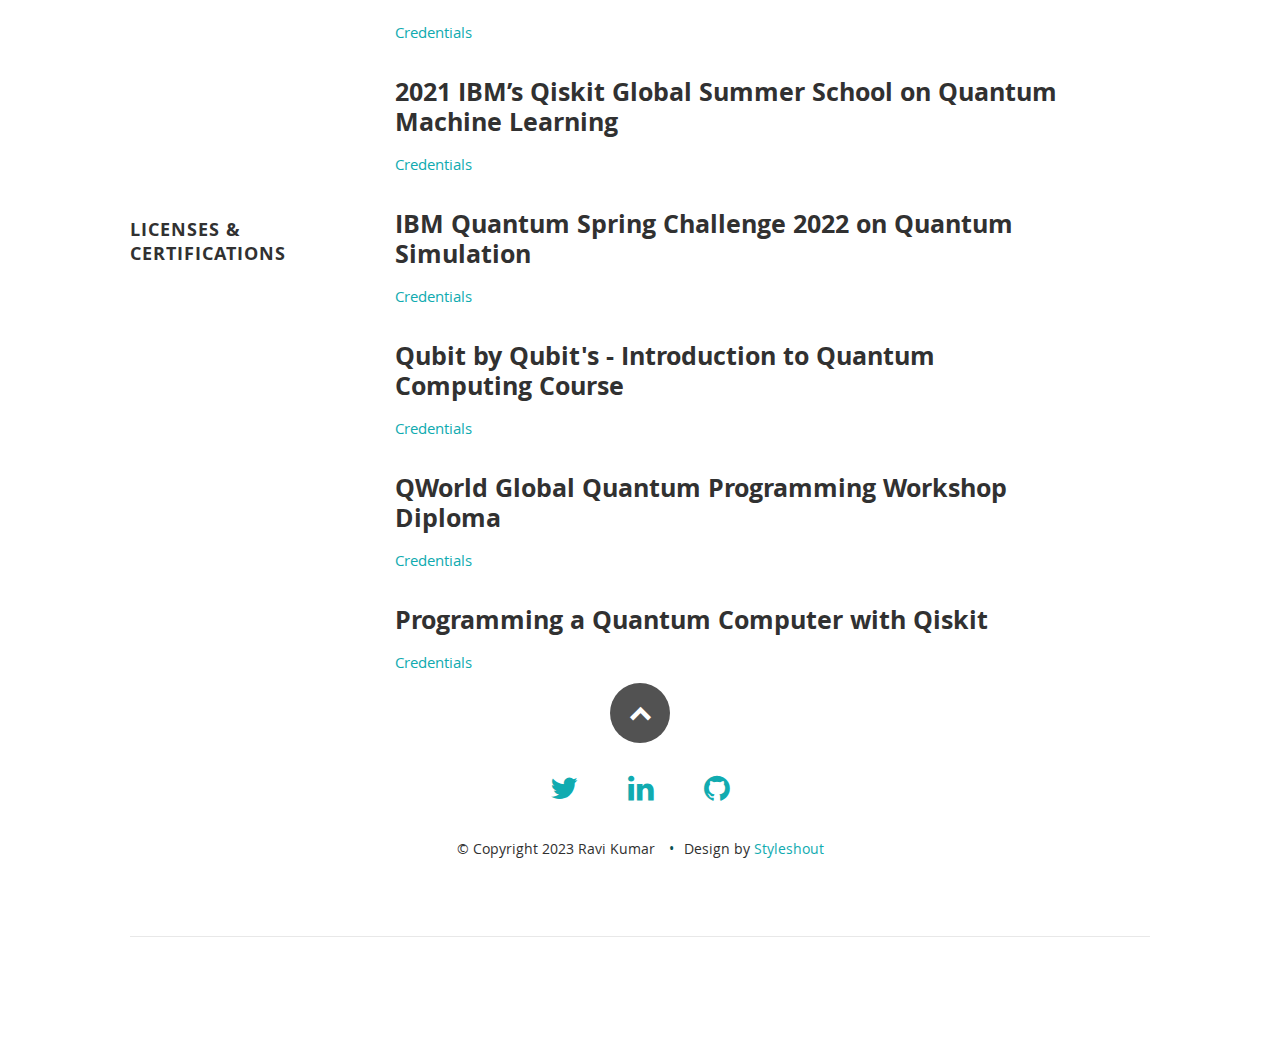
==== commit 199cb7ea: "Update index.html" ====
--- a/index.html
+++ b/index.html
@@ -160,12 +160,10 @@
          </div> <!-- main-col end -->
 
       </div> <!-- End Education -->
-	      
-	 </section>
 
 
       <!-- Work
-      <section id="projects"> 
+      <section id="projects">
       ----------------------------------------------- -->
       <div class="row work">
 
@@ -273,8 +271,6 @@
          </div> <!-- main-col end -->
 
       </div> <!-- End Work -->
-	   
-	    </section>
 	      
 
 	      <!-- Summer
